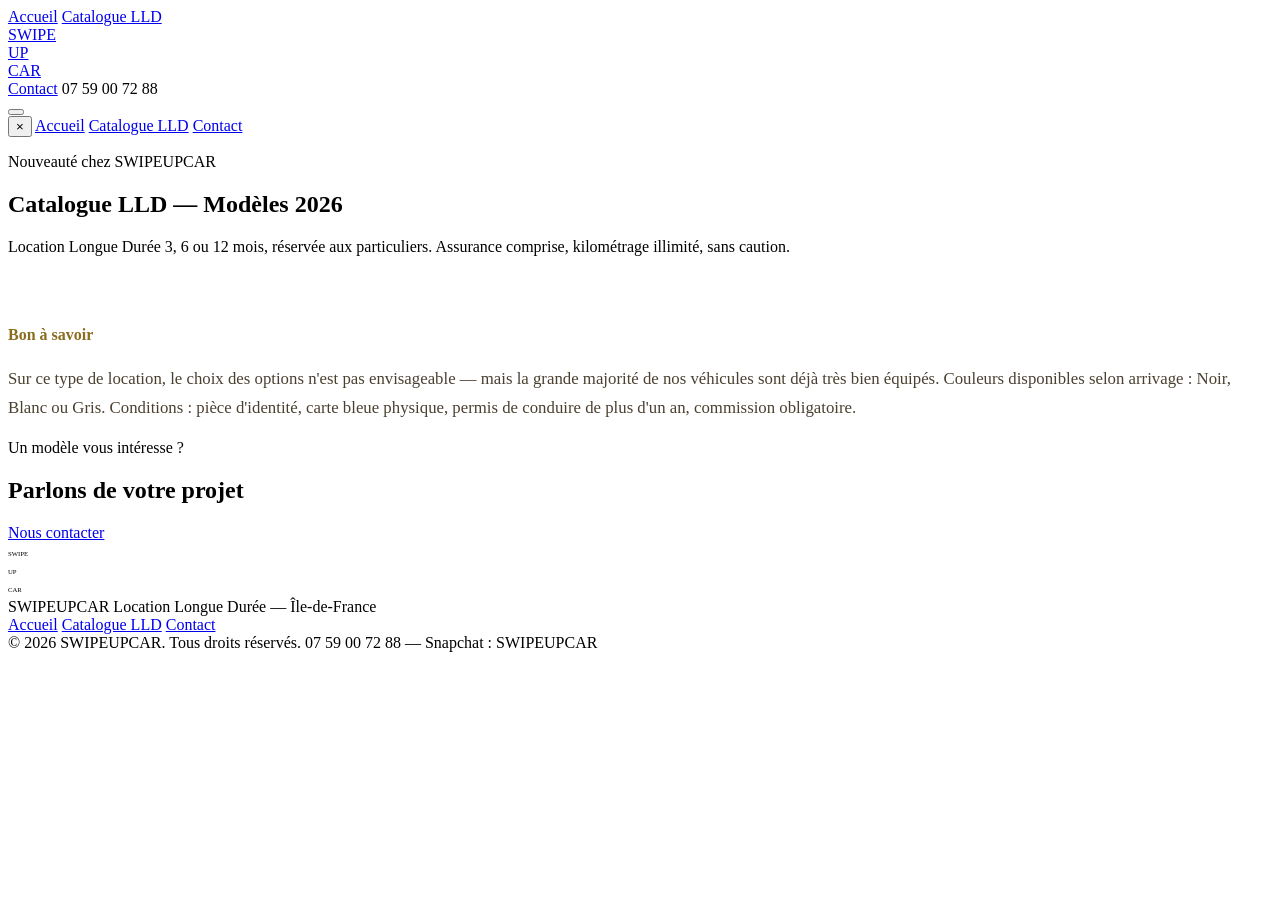
==== catalogue.html @ 3b03ad45 "Site SWIPEUPCAR - Location Longue Duree premium" ====
<!DOCTYPE html>
<html lang="fr">
<head>
<meta charset="UTF-8">
<meta name="viewport" content="width=device-width, initial-scale=1.0">
<title>Catalogue LLD 2026 — Audi, BMW, Mercedes, Volkswagen | SWIPEUPCAR</title>
<meta name="description" content="Découvrez notre catalogue de véhicules 2026 disponibles en Location Longue Durée : Audi Q3, A5, Q2, A1, BMW X2, Série 1, Mercedes Classe A, Volkswagen T-Roc, T-Cross, Golf 8, Polo. Assurance comprise, sans caution.">
<meta name="keywords" content="Location Audi, Location BMW, Location Mercedes, Location Volkswagen, LLD particulier, Location Longue Durée, voiture sans caution, SWIPEUPCAR">
<meta name="robots" content="index, follow">
<link rel="canonical" href="https://www.swipeupcar.fr/catalogue.html">
<link rel="preconnect" href="https://fonts.googleapis.com">
<link rel="preconnect" href="https://fonts.gstatic.com" crossorigin>
<link href="https://fonts.googleapis.com/css2?family=Montserrat:wght@500;600;700;800&family=Cormorant+Garamond:ital,wght@0,400;0,600;1,500&display=swap" rel="stylesheet">
<link rel="stylesheet" href="assets/css/style.css">
</head>
<body>

<!-- ===================== HEADER ===================== -->
<header class="site-header scrolled">
  <div class="container">
    <div class="nav-side">
      <a href="index.html" class="nav-link">Accueil</a>
      <a href="catalogue.html" class="nav-link active">Catalogue LLD</a>
    </div>

    <a href="index.html" class="logo-badge" aria-label="SWIPEUPCAR - Accueil">
      <span class="logo-text">SWIPE<br>UP<br>CAR</span>
    </a>

    <div class="nav-side right">
      <a href="contact.html" class="nav-link">Contact</a>
      <span class="nav-phone">07 59 00 72 88</span>
    </div>

    <button class="burger" aria-label="Ouvrir le menu"><span></span><span></span><span></span></button>
  </div>
</header>

<nav class="mobile-nav">
  <button class="close-nav" aria-label="Fermer le menu">&times;</button>
  <a href="index.html">Accueil</a>
  <a href="catalogue.html">Catalogue LLD</a>
  <a href="contact.html">Contact</a>
</nav>

<!-- ===================== CATALOGUE COMPLET ===================== -->
<section class="catalogue on-page">
  <div class="container">
    <div class="catalogue-intro reveal">
      <p class="eyebrow">Nouveauté chez SWIPEUPCAR</p>
      <h1 class="section-title">Catalogue LLD — Modèles 2026</h1>
      <p class="section-lead" style="margin-left:auto;margin-right:auto;">Location Longue Durée 3, 6 ou 12 mois, réservée aux particuliers. Assurance comprise, kilométrage illimité, sans caution.</p>
    </div>

    <div class="catalogue-grid" id="catalogue-grid"></div>

    <div class="colors-box reveal" style="margin-top:70px;background:var(--c-beige-light);border-color:rgba(201,162,39,.4);">
      <h4 style="color:#8a6d1f;">Bon à savoir</h4>
      <p style="font-family:var(--font-serif);font-size:1.05rem;color:#4b4030;line-height:1.7;">
        Sur ce type de location, le choix des options n'est pas envisageable — mais la grande majorité de nos véhicules sont déjà très bien équipés.
        Couleurs disponibles selon arrivage : Noir, Blanc ou Gris. Conditions : pièce d'identité, carte bleue physique, permis de conduire de plus d'un an, commission obligatoire.
      </p>
    </div>
  </div>
</section>

<!-- ===================== CTA ===================== -->
<section class="cta-band">
  <div class="container reveal">
    <p class="eyebrow">Un modèle vous intéresse ?</p>
    <h2 class="section-title on-dark">Parlons de votre projet</h2>
    <a href="contact.html" class="btn btn-gold btn-lg">Nous contacter</a>
  </div>
</section>

<!-- ===================== FOOTER ===================== -->
<footer class="site-footer">
  <div class="container footer-inner">
    <div class="footer-top">
      <div class="footer-brand">
        <div class="logo-badge" style="width:56px;height:56px;">
          <span class="logo-text" style="font-size:.42rem;">SWIPE<br>UP<br>CAR</span>
        </div>
        <div>
          <span class="brand-name">SWIPEUPCAR</span>
          <span class="brand-tag">Location Longue Durée — Île-de-France</span>
        </div>
      </div>
      <nav class="footer-nav">
        <a href="index.html">Accueil</a>
        <a href="catalogue.html">Catalogue LLD</a>
        <a href="contact.html">Contact</a>
      </nav>
    </div>
    <div class="footer-bottom">
      <span>&copy; 2026 SWIPEUPCAR. Tous droits réservés.</span>
      <span>07 59 00 72 88 — Snapchat : SWIPEUPCAR</span>
    </div>
  </div>
</footer>

<script src="assets/js/cars-data.js"></script>
<script src="assets/js/main.js"></script>
</body>
</html>
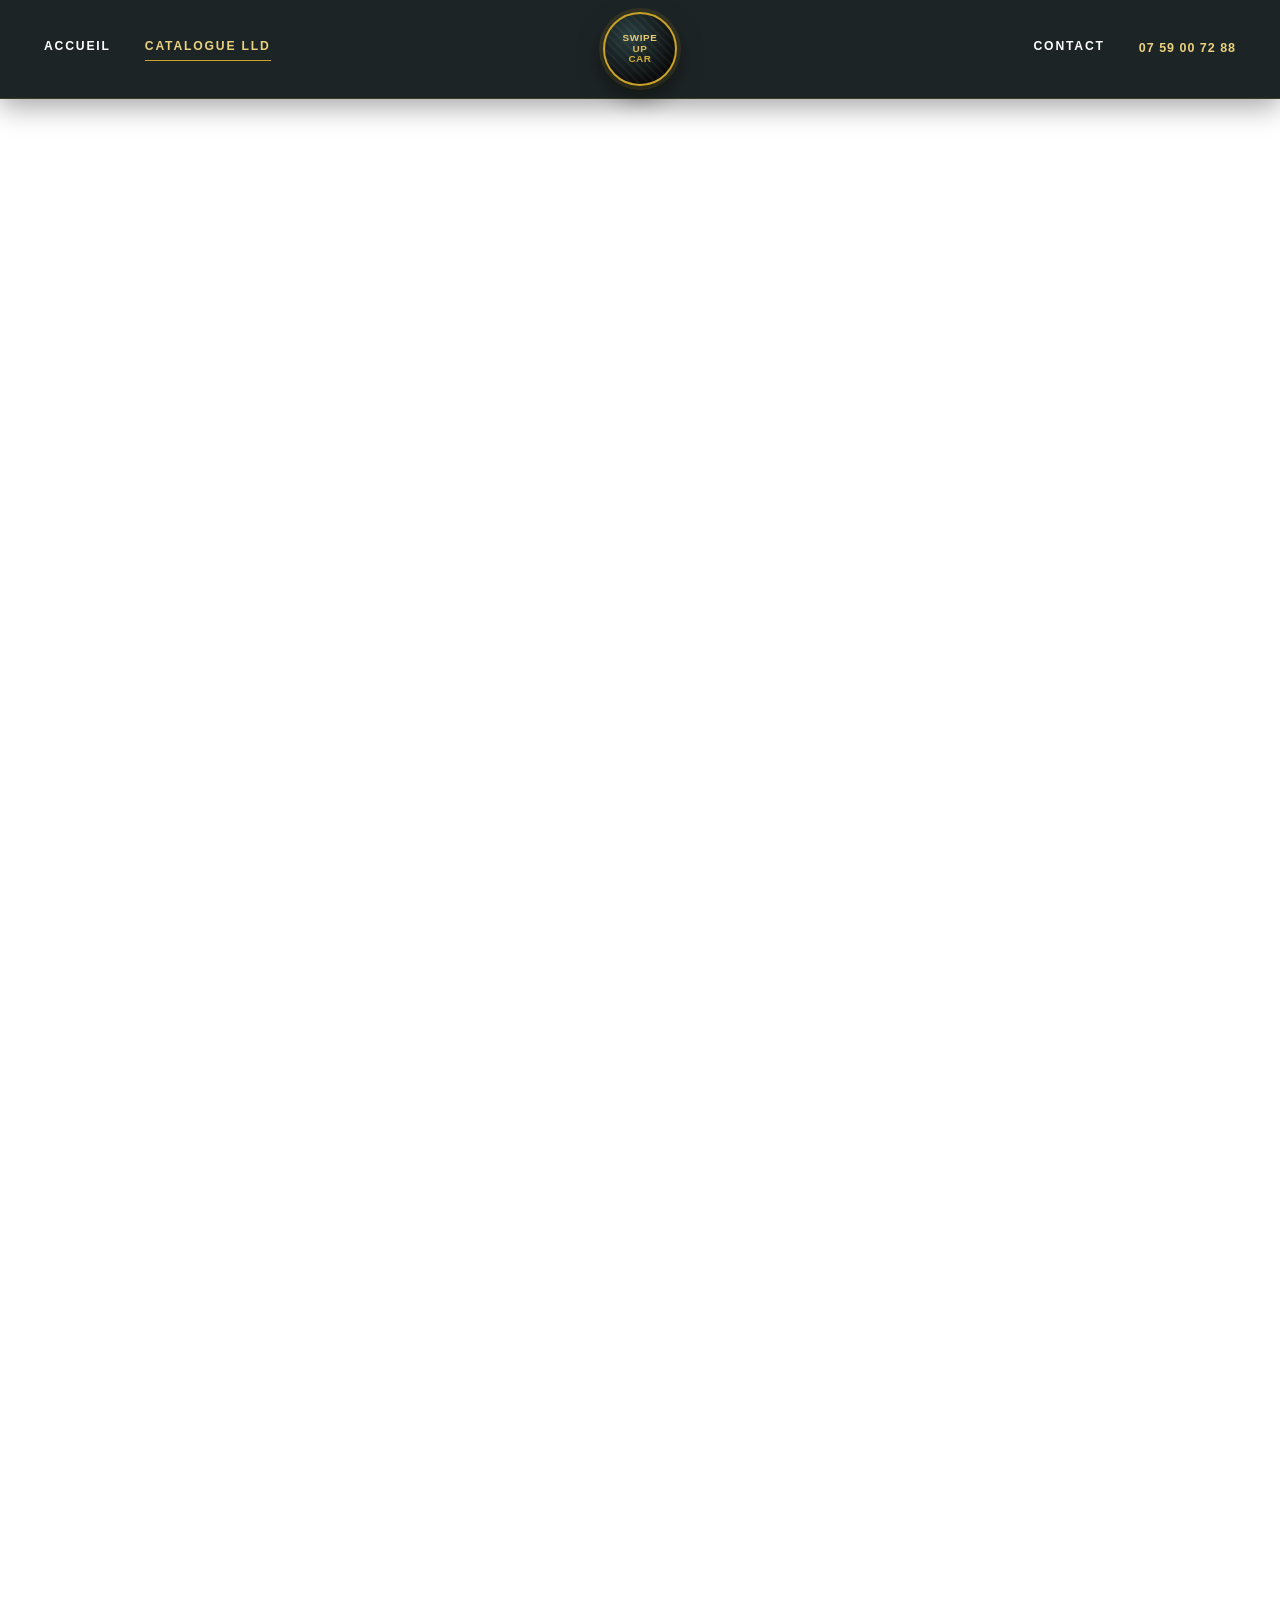
==== commit 903ac226: "catalogue.html" ====
--- a/catalogue.html
+++ b/catalogue.html
@@ -1,21 +1,183 @@
 <!DOCTYPE html>
 <html lang="fr">
 <head>
-<meta charset="UTF-8">
-<meta name="viewport" content="width=device-width, initial-scale=1.0">
-<title>Catalogue LLD 2026 — Audi, BMW, Mercedes, Volkswagen | SWIPEUPCAR</title>
-<meta name="description" content="Découvrez notre catalogue de véhicules 2026 disponibles en Location Longue Durée : Audi Q3, A5, Q2, A1, BMW X2, Série 1, Mercedes Classe A, Volkswagen T-Roc, T-Cross, Golf 8, Polo. Assurance comprise, sans caution.">
-<meta name="keywords" content="Location Audi, Location BMW, Location Mercedes, Location Volkswagen, LLD particulier, Location Longue Durée, voiture sans caution, SWIPEUPCAR">
-<meta name="robots" content="index, follow">
-<link rel="canonical" href="https://www.swipeupcar.fr/catalogue.html">
-<link rel="preconnect" href="https://fonts.googleapis.com">
-<link rel="preconnect" href="https://fonts.gstatic.com" crossorigin>
-<link href="https://fonts.googleapis.com/css2?family=Montserrat:wght@500;600;700;800&family=Cormorant+Garamond:ital,wght@0,400;0,600;1,500&display=swap" rel="stylesheet">
-<link rel="stylesheet" href="assets/css/style.css">
+  <meta charset="UTF-8">
+  <meta name="viewport" content="width=device-width, initial-scale=1.0">
+  <title>Catalogue LLD 2026 — Audi, BMW, Mercedes, Volkswagen | SWIPEUPCAR</title>
+  <meta name="description" content="Découvrez notre catalogue de véhicules 2026 disponibles en Location Longue Durée : Audi Q3, A5, Q2, A1, BMW X2, Série 1, Mercedes Classe A, Volkswagen T-Roc, T-Cross, Golf 8, Polo. Assurance comprise, sans caution.">
+  <meta name="keywords" content="Location Audi, Location BMW, Location Mercedes, Location Volkswagen, LLD particulier, Location Longue Durée, voiture sans caution, SWIPEUPCAR">
+  <meta name="robots" content="index, follow">
+  <link rel="canonical" href="[swipeupcar.fr](https://www.swipeupcar.fr/catalogue.html)">
+  <link rel="preconnect" href="[fonts.googleapis.com](https://fonts.googleapis.com)">
+  <link rel="preconnect" href="[fonts.gstatic.com](https://fonts.gstatic.com)" crossorigin>
+  <link href="[fonts.googleapis.com](https://fonts.googleapis.com/css2?family=Montserrat:wght@500;600;700;800&family=Cormorant+Garamond:ital,wght@0,400;0,600;1,500&display=swap)" rel="stylesheet">
+  <link rel="stylesheet" href="assets/css/style.css">
+
+  <style>
+    .catalogue-grid-custom {
+      display: grid;
+      grid-template-columns: repeat(auto-fit, minmax(270px, 1fr));
+      gap: 28px;
+      margin-top: 50px;
+    }
+
+    .car-card {
+      background: linear-gradient(180deg, #f5efe4 0%, #e6d3b6 100%);
+      border: 1px solid rgba(201, 162, 39, 0.35);
+      border-radius: 22px;
+      overflow: hidden;
+      box-shadow: 0 18px 45px rgba(0, 0, 0, 0.14);
+      transition: transform .25s ease, box-shadow .25s ease;
+      position: relative;
+    }
+
+    .car-card:hover {
+      transform: translateY(-6px);
+      box-shadow: 0 24px 55px rgba(0, 0, 0, 0.18);
+    }
+
+    .car-card-top {
+      background:
+        radial-gradient(circle at top left, rgba(201,162,39,.18), transparent 35%),
+        linear-gradient(145deg, #223138 0%, #17242b 100%);
+      padding: 18px 18px 8px;
+      min-height: 250px;
+      display: flex;
+      align-items: center;
+      justify-content: center;
+    }
+
+    .car-card-top img {
+      width: 100%;
+      max-width: 280px;
+      max-height: 200px;
+      object-fit: contain;
+      display: block;
+      filter: drop-shadow(0 16px 22px rgba(0,0,0,.35));
+    }
+
+    .car-card-body {
+      padding: 22px 20px 20px;
+    }
+
+    .car-brand {
+      font-size: .82rem;
+      text-transform: uppercase;
+      letter-spacing: .18em;
+      color: #8a6d1f;
+      font-weight: 800;
+      margin-bottom: 8px;
+    }
+
+    .car-title {
+      font-size: 1.45rem;
+      line-height: 1.15;
+      margin: 0 0 14px;
+      color: #1b2730;
+      font-weight: 800;
+    }
+
+    .car-price {
+      display: inline-block;
+      background: #1b2730;
+      color: #fff;
+      font-weight: 800;
+      font-size: 1.05rem;
+      padding: 10px 14px;
+      border-radius: 12px;
+      margin-bottom: 18px;
+      box-shadow: inset 0 0 0 1px rgba(255,255,255,.06);
+    }
+
+    .car-specs {
+      display: grid;
+      grid-template-columns: 1fr 1fr;
+      gap: 10px;
+      margin-bottom: 18px;
+    }
+
+    .car-spec {
+      background: rgba(255,255,255,.55);
+      border: 1px solid rgba(27,39,48,.08);
+      border-radius: 12px;
+      padding: 10px 12px;
+    }
+
+    .car-spec span {
+      display: block;
+    }
+
+    .car-spec-label {
+      font-size: .72rem;
+      text-transform: uppercase;
+      letter-spacing: .08em;
+      color: #7a6c55;
+      margin-bottom: 4px;
+      font-weight: 700;
+    }
+
+    .car-spec-value {
+      font-size: .96rem;
+      font-weight: 700;
+      color: #1f2c34;
+    }
+
+    .car-infos {
+      list-style: none;
+      padding: 0;
+      margin: 0 0 20px;
+      display: grid;
+      gap: 8px;
+    }
+
+    .car-infos li {
+      font-size: .95rem;
+      color: #3c3328;
+      padding-left: 18px;
+      position: relative;
+    }
+
+    .car-infos li::before {
+      content: "";
+      width: 8px;
+      height: 8px;
+      border-radius: 50%;
+      background: #c9a227;
+      position: absolute;
+      left: 0;
+      top: 8px;
+    }
+
+    .car-badge {
+      display: inline-flex;
+      align-items: center;
+      justify-content: center;
+      background: rgba(201,162,39,.16);
+      color: #7d6318;
+      border: 1px solid rgba(201,162,39,.35);
+      border-radius: 999px;
+      padding: 8px 12px;
+      font-size: .82rem;
+      font-weight: 700;
+    }
+
+    @media (max-width: 640px) {
+      .car-card-top {
+        min-height: 210px;
+      }
+
+      .car-title {
+        font-size: 1.25rem;
+      }
+
+      .car-specs {
+        grid-template-columns: 1fr;
+      }
+    }
+  </style>
 </head>
 <body>
 
-<!-- ===================== HEADER ===================== -->
 <header class="site-header scrolled">
   <div class="container">
     <div class="nav-side">
@@ -43,63 +205,246 @@
   <a href="contact.html">Contact</a>
 </nav>
 
-<!-- ===================== CATALOGUE COMPLET ===================== -->
 <section class="catalogue on-page">
   <div class="container">
     <div class="catalogue-intro reveal">
       <p class="eyebrow">Nouveauté chez SWIPEUPCAR</p>
       <h1 class="section-title">Catalogue LLD — Modèles 2026</h1>
-      <p class="section-lead" style="margin-left:auto;margin-right:auto;">Location Longue Durée 3, 6 ou 12 mois, réservée aux particuliers. Assurance comprise, kilométrage illimité, sans caution.</p>
-    </div>
-
-    <div class="catalogue-grid" id="catalogue-grid"></div>
-
-    <div class="colors-box reveal" style="margin-top:70px;background:var(--c-beige-light);border-color:rgba(201,162,39,.4);">
-      <h4 style="color:#8a6d1f;">Bon à savoir</h4>
-      <p style="font-family:var(--font-serif);font-size:1.05rem;color:#4b4030;line-height:1.7;">
-        Sur ce type de location, le choix des options n'est pas envisageable — mais la grande majorité de nos véhicules sont déjà très bien équipés.
-        Couleurs disponibles selon arrivage : Noir, Blanc ou Gris. Conditions : pièce d'identité, carte bleue physique, permis de conduire de plus d'un an, commission obligatoire.
+      <p class="section-lead" style="margin-left:auto;margin-right:auto;">
+        Location Longue Durée 3, 6 ou 12 mois, réservée aux particuliers. Assurance comprise, kilométrage illimité, sans caution.
       </p>
     </div>
-  </div>
-</section>
-
-<!-- ===================== CTA ===================== -->
-<section class="cta-band">
-  <div class="container reveal">
-    <p class="eyebrow">Un modèle vous intéresse ?</p>
-    <h2 class="section-title on-dark">Parlons de votre projet</h2>
-    <a href="contact.html" class="btn btn-gold btn-lg">Nous contacter</a>
-  </div>
-</section>
-
-<!-- ===================== FOOTER ===================== -->
-<footer class="site-footer">
-  <div class="container footer-inner">
-    <div class="footer-top">
-      <div class="footer-brand">
-        <div class="logo-badge" style="width:56px;height:56px;">
-          <span class="logo-text" style="font-size:.42rem;">SWIPE<br>UP<br>CAR</span>
-        </div>
-        <div>
-          <span class="brand-name">SWIPEUPCAR</span>
-          <span class="brand-tag">Location Longue Durée — Île-de-France</span>
-        </div>
-      </div>
-      <nav class="footer-nav">
-        <a href="index.html">Accueil</a>
-        <a href="catalogue.html">Catalogue LLD</a>
-        <a href="contact.html">Contact</a>
-      </nav>
-    </div>
-    <div class="footer-bottom">
-      <span>&copy; 2026 SWIPEUPCAR. Tous droits réservés.</span>
-      <span>07 59 00 72 88 — Snapchat : SWIPEUPCAR</span>
-    </div>
-  </div>
-</footer>
-
-<script src="assets/js/cars-data.js"></script>
-<script src="assets/js/main.js"></script>
-</body>
-</html>
+
+    <div class="catalogue-grid-custom">
+
+      <article class="car-card reveal">
+        <div class="car-card-top">
+          <img src="assets/img/cars/audi-q3.png" alt="Audi Q3 2026 noir">
+        </div>
+        <div class="car-card-body">
+          <p class="car-brand">Audi</p>
+          <h2 class="car-title">Q3</h2>
+          <div class="car-price">1159 € / mois</div>
+          <div class="car-specs">
+            <div class="car-spec"><span class="car-spec-label">Année</span><span class="car-spec-value">2026</span></div>
+            <div class="car-spec"><span class="car-spec-label">Durée</span><span class="car-spec-value">3 / 6 / 12 mois</span></div>
+          </div>
+          <ul class="car-infos">
+            <li>LLD pour particuliers</li>
+            <li>Assurance comprise</li>
+            <li>Kilométrage illimité</li>
+            <li>Sans caution</li>
+          </ul>
+          <span class="car-badge">Disponible selon arrivage</span>
+        </div>
+      </article>
+
+      <article class="car-card reveal">
+        <div class="car-card-top">
+          <img src="assets/img/cars/audi-a5.png" alt="Audi A5 2026 noir">
+        </div>
+        <div class="car-card-body">
+          <p class="car-brand">Audi</p>
+          <h2 class="car-title">A5</h2>
+          <div class="car-price">1169 € / mois</div>
+          <div class="car-specs">
+            <div class="car-spec"><span class="car-spec-label">Année</span><span class="car-spec-value">2026</span></div>
+            <div class="car-spec"><span class="car-spec-label">Durée</span><span class="car-spec-value">3 / 6 / 12 mois</span></div>
+          </div>
+          <ul class="car-infos">
+            <li>LLD pour particuliers</li>
+            <li>Assurance comprise</li>
+            <li>Kilométrage illimité</li>
+            <li>Sans caution</li>
+          </ul>
+          <span class="car-badge">Disponible selon arrivage</span>
+        </div>
+      </article>
+
+      <article class="car-card reveal">
+        <div class="car-card-top">
+          <img src="assets/img/cars/audi-q2.png" alt="Audi Q2 2026 noir">
+        </div>
+        <div class="car-card-body">
+          <p class="car-brand">Audi</p>
+          <h2 class="car-title">Q2</h2>
+          <div class="car-price">839 € / mois</div>
+          <div class="car-specs">
+            <div class="car-spec"><span class="car-spec-label">Année</span><span class="car-spec-value">2026</span></div>
+            <div class="car-spec"><span class="car-spec-label">Durée</span><span class="car-spec-value">3 / 6 / 12 mois</span></div>
+          </div>
+          <ul class="car-infos">
+            <li>LLD pour particuliers</li>
+            <li>Assurance comprise</li>
+            <li>Kilométrage illimité</li>
+            <li>Sans caution</li>
+          </ul>
+          <span class="car-badge">Disponible selon arrivage</span>
+        </div>
+      </article>
+
+      <article class="car-card reveal">
+        <div class="car-card-top">
+          <img src="assets/img/cars/audi-a1.png" alt="Audi A1 2026 noir">
+        </div>
+        <div class="car-card-body">
+          <p class="car-brand">Audi</p>
+          <h2 class="car-title">A1</h2>
+          <div class="car-price">699 € / mois</div>
+          <div class="car-specs">
+            <div class="car-spec"><span class="car-spec-label">Année</span><span class="car-spec-value">2026</span></div>
+            <div class="car-spec"><span class="car-spec-label">Durée</span><span class="car-spec-value">3 / 6 / 12 mois</span></div>
+          </div>
+          <ul class="car-infos">
+            <li>LLD pour particuliers</li>
+            <li>Assurance comprise</li>
+            <li>Kilométrage illimité</li>
+            <li>Sans caution</li>
+          </ul>
+          <span class="car-badge">Disponible selon arrivage</span>
+        </div>
+      </article>
+
+      <article class="car-card reveal">
+        <div class="car-card-top">
+          <img src="assets/img/cars/volkswagen-t-roc.png" alt="Volkswagen T-Roc 2026 noir">
+        </div>
+        <div class="car-card-body">
+          <p class="car-brand">Volkswagen</p>
+          <h2 class="car-title">T-Roc</h2>
+          <div class="car-price">799 € / mois</div>
+          <div class="car-specs">
+            <div class="car-spec"><span class="car-spec-label">Année</span><span class="car-spec-value">2026</span></div>
+            <div class="car-spec"><span class="car-spec-label">Durée</span><span class="car-spec-value">3 / 6 / 12 mois</span></div>
+          </div>
+          <ul class="car-infos">
+            <li>LLD pour particuliers</li>
+            <li>Assurance comprise</li>
+            <li>Kilométrage illimité</li>
+            <li>Sans caution</li>
+          </ul>
+          <span class="car-badge">Disponible selon arrivage</span>
+        </div>
+      </article>
+
+      <article class="car-card reveal">
+        <div class="car-card-top">
+          <img src="assets/img/cars/volkswagen-t-cross.png" alt="Volkswagen T-Cross 2026 noir">
+        </div>
+        <div class="car-card-body">
+          <p class="car-brand">Volkswagen</p>
+          <h2 class="car-title">T-Cross</h2>
+          <div class="car-price">659 € / mois</div>
+          <div class="car-specs">
+            <div class="car-spec"><span class="car-spec-label">Année</span><span class="car-spec-value">2026</span></div>
+            <div class="car-spec"><span class="car-spec-label">Durée</span><span class="car-spec-value">3 / 6 / 12 mois</span></div>
+          </div>
+          <ul class="car-infos">
+            <li>LLD pour particuliers</li>
+            <li>Assurance comprise</li>
+            <li>Kilométrage illimité</li>
+            <li>Sans caution</li>
+          </ul>
+          <span class="car-badge">Disponible selon arrivage</span>
+        </div>
+      </article>
+
+      <article class="car-card reveal">
+        <div class="car-card-top">
+          <img src="assets/img/cars/volkswagen-golf-8.png" alt="Volkswagen Golf 8 2026 noir">
+        </div>
+        <div class="car-card-body">
+          <p class="car-brand">Volkswagen</p>
+          <h2 class="car-title">Golf 8</h2>
+          <div class="car-price">749 € / mois</div>
+          <div class="car-specs">
+            <div class="car-spec"><span class="car-spec-label">Année</span><span class="car-spec-value">2026</span></div>
+            <div class="car-spec"><span class="car-spec-label">Durée</span><span class="car-spec-value">3 / 6 / 12 mois</span></div>
+          </div>
+          <ul class="car-infos">
+            <li>LLD pour particuliers</li>
+            <li>Assurance comprise</li>
+            <li>Kilométrage illimité</li>
+            <li>Sans caution</li>
+          </ul>
+          <span class="car-badge">Disponible selon arrivage</span>
+        </div>
+      </article>
+
+      <article class="car-card reveal">
+        <div class="car-card-top">
+          <img src="assets/img/cars/volkswagen-polo.png" alt="Volkswagen Polo 2026 noir">
+        </div>
+        <div class="car-card-body">
+          <p class="car-brand">Volkswagen</p>
+          <h2 class="car-title">Polo</h2>
+          <div class="car-price">639 € / mois</div>
+          <div class="car-specs">
+            <div class="car-spec"><span class="car-spec-label">Année</span><span class="car-spec-value">2026</span></div>
+            <div class="car-spec"><span class="car-spec-label">Durée</span><span class="car-spec-value">3 / 6 / 12 mois</span></div>
+          </div>
+          <ul class="car-infos">
+            <li>LLD pour particuliers</li>
+            <li>Assurance comprise</li>
+            <li>Kilométrage illimité</li>
+            <li>Sans caution</li>
+          </ul>
+          <span class="car-badge">Disponible selon arrivage</span>
+        </div>
+      </article>
+
+      <article class="car-card reveal">
+        <div class="car-card-top">
+          <img src="assets/img/cars/bmw-x2.png" alt="BMW X2 2026 noir">
+        </div>
+        <div class="car-card-body">
+          <p class="car-brand">BMW</p>
+          <h2 class="car-title">X2</h2>
+          <div class="car-price">1169 € / mois</div>
+          <div class="car-specs">
+            <div class="car-spec"><span class="car-spec-label">Année</span><span class="car-spec-value">2026</span></div>
+            <div class="car-spec"><span class="car-spec-label">Durée</span><span class="car-spec-value">3 / 6 / 12 mois</span></div>
+          </div>
+          <ul class="car-infos">
+            <li>LLD pour particuliers</li>
+            <li>Assurance comprise</li>
+            <li>Kilométrage illimité</li>
+            <li>Sans caution</li>
+          </ul>
+          <span class="car-badge">Disponible selon arrivage</span>
+        </div>
+      </article>
+
+      <article class="car-card reveal">
+        <div class="car-card-top">
+          <img src="assets/img/cars/bmw-serie-1.png" alt="BMW Série 1 2026 noir">
+        </div>
+        <div class="car-card-body">
+          <p class="car-brand">BMW</p>
+          <h2 class="car-title">Série 1</h2>
+          <div class="car-price">829 € / mois</div>
+          <div class="car-specs">
+            <div class="car-spec"><span class="car-spec-label">Année</span><span class="car-spec-value">2026</span></div>
+            <div class="car-spec"><span class="car-spec-label">Durée</span><span class="car-spec-value">3 / 6 / 12 mois</span></div>
+          </div>
+          <ul class="car-infos">
+            <li>LLD pour particuliers</li>
+            <li>Assurance comprise</li>
+            <li>Kilométrage illimité</li>
+            <li>Sans caution</li>
+          </ul>
+          <span class="car-badge">Disponible selon arrivage</span>
+        </div>
+      </article>
+
+      <article class="car-card reveal">
+        <div class="car-card-top">
+          <img src="assets/img/cars/mercedes-classe-a.png" alt="Mercedes Classe A 2026 noir">
+        </div>
+        <div class="car-card-body">
+          <p class="car-brand">Mercedes</p>
+          <h2 class="car-title">Classe A</h2>
+          <div class="car-price">839 € / mois</div>
+          <div class="car-specs">
+            <div class="car-spec"><span class="car-spec-label">Année</span><span class="car-spec-value">2026</span></div>
+            <div class="car-spec"><span class="car-spec-label">Durée</
--- a/assets/css/style.css
+++ b/assets/css/style.css
@@ -0,0 +1,566 @@
+/* =========================================================
+   SWIPEUPCAR — Feuille de style principale
+   Location Longue Durée premium — charte : anthracite, champagne, or, carbone, blanc
+   ========================================================= */
+
+:root{
+  --c-dark:#14282B;
+  --c-dark-2:#0B1A1C;
+  --c-black:#0A0A0A;
+  --c-gold:#C9A227;
+  --c-gold-light:#EBD27F;
+  --c-beige:#D9C7A6;
+  --c-beige-light:#F3ECDD;
+  --c-white:#FFFFFF;
+  --c-grey:#B7C2C1;
+  --font-head:'Montserrat',sans-serif;
+  --font-serif:'Cormorant Garamond',serif;
+  --ease:.5s cubic-bezier(.25,.8,.25,1);
+  --radius:6px;
+  --shadow-soft:0 20px 45px rgba(0,0,0,.35);
+  --shadow-gold:0 10px 30px rgba(201,162,39,.25);
+}
+
+*,*::before,*::after{box-sizing:border-box;margin:0;padding:0;}
+html{scroll-behavior:smooth;}
+body{
+  font-family:var(--font-head);
+  background:var(--c-white);
+  color:var(--c-dark-2);
+  line-height:1.6;
+  overflow-x:hidden;
+  -webkit-font-smoothing:antialiased;
+}
+img{max-width:100%;display:block;}
+a{text-decoration:none;color:inherit;}
+ul{list-style:none;}
+button{font-family:inherit;cursor:pointer;border:none;background:none;}
+
+.container{
+  width:100%;
+  max-width:1240px;
+  margin:0 auto;
+  padding:0 24px;
+}
+
+/* ---------- Textures ---------- */
+.carbon-bg{
+  background-color:var(--c-black);
+  background-image:
+    repeating-linear-gradient(45deg, rgba(255,255,255,.025) 0 2px, transparent 2px 6px),
+    repeating-linear-gradient(-45deg, rgba(255,255,255,.02) 0 2px, transparent 2px 6px),
+    linear-gradient(180deg, var(--c-dark) 0%, var(--c-black) 100%);
+}
+.carbon-line{
+  height:3px;
+  background:linear-gradient(90deg, transparent, var(--c-gold), transparent);
+}
+
+/* ---------- Typography helpers ---------- */
+.eyebrow{
+  font-family:var(--font-head);
+  font-size:.78rem;
+  letter-spacing:.28em;
+  text-transform:uppercase;
+  color:var(--c-gold);
+  font-weight:600;
+}
+.section-title{
+  font-family:var(--font-head);
+  font-weight:800;
+  text-transform:uppercase;
+  letter-spacing:.12em;
+  font-size:clamp(1.8rem,3.2vw,2.6rem);
+  color:var(--c-dark-2);
+  margin-top:10px;
+}
+.section-title.on-dark{color:var(--c-white);}
+.section-lead{
+  font-family:var(--font-serif);
+  font-size:1.2rem;
+  color:#4b5a59;
+  max-width:640px;
+  margin-top:16px;
+}
+.section-lead.on-dark{color:var(--c-grey);}
+.section-head{margin-bottom:56px;}
+.section-head.center{text-align:center;margin-left:auto;margin-right:auto;}
+.section-head.center .section-lead{margin-left:auto;margin-right:auto;}
+
+section{padding:100px 0;position:relative;}
+
+/* ---------- Buttons ---------- */
+.btn{
+  display:inline-flex;
+  align-items:center;
+  justify-content:center;
+  gap:10px;
+  padding:17px 40px;
+  font-size:.82rem;
+  font-weight:700;
+  letter-spacing:.16em;
+  text-transform:uppercase;
+  border-radius:2px;
+  transition:transform var(--ease), box-shadow var(--ease), background var(--ease), color var(--ease);
+  white-space:nowrap;
+}
+.btn-gold{
+  background:linear-gradient(135deg,var(--c-gold-light),var(--c-gold));
+  color:var(--c-black);
+  box-shadow:var(--shadow-gold);
+}
+.btn-gold:hover{transform:translateY(-3px);box-shadow:0 16px 36px rgba(201,162,39,.4);}
+.btn-outline{
+  border:1px solid rgba(255,255,255,.5);
+  color:var(--c-white);
+  background:rgba(255,255,255,.03);
+}
+.btn-outline:hover{background:var(--c-white);color:var(--c-black);transform:translateY(-3px);}
+.btn-dark{
+  background:var(--c-dark-2);
+  color:var(--c-white);
+}
+.btn-dark:hover{background:var(--c-black);transform:translateY(-3px);}
+.btn-block{width:100%;}
+.btn-lg{padding:24px 30px;font-size:.95rem;}
+
+/* ---------- Header ---------- */
+.site-header{
+  position:fixed;
+  top:0;left:0;right:0;
+  z-index:1000;
+  padding:22px 0;
+  transition:background var(--ease), padding var(--ease), box-shadow var(--ease);
+  background:linear-gradient(180deg, rgba(10,10,10,.55), transparent);
+}
+.site-header.scrolled{
+  background:rgba(10,18,19,.92);
+  backdrop-filter:blur(10px);
+  padding:12px 0;
+  box-shadow:0 8px 26px rgba(0,0,0,.35);
+  border-bottom:1px solid rgba(201,162,39,.18);
+}
+.site-header .container{
+  display:flex;
+  align-items:center;
+  justify-content:space-between;
+  gap:20px;
+}
+.nav-side{
+  flex:1;
+  display:flex;
+  gap:34px;
+  align-items:center;
+}
+.nav-side.right{justify-content:flex-end;}
+.nav-link{
+  font-size:.76rem;
+  font-weight:600;
+  letter-spacing:.15em;
+  text-transform:uppercase;
+  color:var(--c-white);
+  position:relative;
+  padding-bottom:4px;
+}
+.nav-link::after{
+  content:"";
+  position:absolute;left:0;bottom:0;
+  width:0;height:1px;
+  background:var(--c-gold);
+  transition:width var(--ease);
+}
+.nav-link:hover::after,.nav-link.active::after{width:100%;}
+.nav-link.active{color:var(--c-gold-light);}
+.nav-phone{
+  display:flex;align-items:center;gap:8px;
+  color:var(--c-gold-light);font-size:.78rem;letter-spacing:.08em;font-weight:600;
+}
+
+/* Logo badge */
+.logo-badge{
+  width:74px;height:74px;
+  border-radius:50%;
+  border:2px solid var(--c-gold);
+  background:
+    repeating-linear-gradient(45deg, rgba(255,255,255,.04) 0 2px, transparent 2px 6px),
+    radial-gradient(circle at 35% 30%, #2a3f41, var(--c-black) 75%);
+  display:flex;align-items:center;justify-content:center;
+  flex-direction:column;
+  box-shadow:0 0 0 4px rgba(201,162,39,.12), 0 10px 24px rgba(0,0,0,.5);
+  transition:transform var(--ease);
+  flex-shrink:0;
+}
+.logo-badge:hover{transform:scale(1.05) rotate(2deg);}
+.logo-badge .logo-text{
+  font-family:var(--font-head);
+  font-weight:800;
+  font-size:.62rem;
+  letter-spacing:.06em;
+  line-height:1.05;
+  text-align:center;
+  background:linear-gradient(180deg,var(--c-gold-light),var(--c-gold));
+  -webkit-background-clip:text;
+  background-clip:text;
+  color:transparent;
+}
+.logo-badge .logo-swoosh{width:34px;height:6px;margin-top:3px;opacity:.9;}
+
+.burger{
+  display:none;
+  width:26px;height:20px;
+  position:relative;
+  flex-direction:column;
+  justify-content:space-between;
+}
+.burger span{display:block;height:2px;width:100%;background:var(--c-white);transition:var(--ease);}
+
+/* Mobile nav panel */
+.mobile-nav{
+  position:fixed;inset:0;
+  background:var(--c-dark-2);
+  z-index:1100;
+  display:flex;flex-direction:column;
+  align-items:center;justify-content:center;
+  gap:30px;
+  transform:translateY(-100%);
+  transition:transform .5s cubic-bezier(.7,0,.3,1);
+}
+.mobile-nav.open{transform:translateY(0);}
+.mobile-nav a{
+  font-size:1.1rem;letter-spacing:.2em;text-transform:uppercase;color:var(--c-white);font-weight:700;
+}
+.mobile-nav .close-nav{position:absolute;top:26px;right:26px;color:var(--c-white);font-size:1.6rem;}
+
+/* ---------- Hero ---------- */
+.hero{
+  min-height:100vh;
+  display:flex;
+  align-items:center;
+  position:relative;
+  color:var(--c-white);
+  background:
+    linear-gradient(180deg, rgba(8,14,15,.55) 0%, rgba(8,14,15,.75) 55%, var(--c-black) 100%),
+    radial-gradient(ellipse at 70% 20%, rgba(201,162,39,.12), transparent 60%),
+    linear-gradient(120deg, #182f31 0%, #0c1618 55%, #0a0a0a 100%);
+  overflow:hidden;
+}
+.hero::before{
+  content:"";
+  position:absolute;inset:0;
+  background-image:repeating-linear-gradient(45deg, rgba(255,255,255,.02) 0 2px, transparent 2px 8px);
+  pointer-events:none;
+}
+.hero-car-art{
+  position:absolute;
+  right:-6%;
+  bottom:0;
+  width:min(62vw,900px);
+  opacity:.9;
+  filter:drop-shadow(0 30px 40px rgba(0,0,0,.6));
+  animation:floatCar 7s ease-in-out infinite;
+}
+@keyframes floatCar{0%,100%{transform:translateY(0);}50%{transform:translateY(-14px);}}
+.hero-content{position:relative;z-index:2;max-width:680px;padding-top:90px;}
+.hero-logo{width:120px;height:120px;margin-bottom:34px;}
+.hero .eyebrow{display:flex;align-items:center;gap:14px;}
+.hero .eyebrow::before{content:"";width:40px;height:1px;background:var(--c-gold);}
+.hero h1{
+  font-family:var(--font-head);
+  font-weight:800;
+  font-size:clamp(2.4rem,6vw,4.4rem);
+  letter-spacing:.05em;
+  line-height:1.05;
+  margin:22px 0 26px;
+  text-transform:uppercase;
+}
+.hero h1 span{color:var(--c-gold-light);}
+.hero p.lead{
+  font-family:var(--font-serif);
+  font-size:1.35rem;
+  color:var(--c-grey);
+  max-width:560px;
+  margin-bottom:44px;
+}
+.hero-actions{display:flex;flex-wrap:wrap;gap:18px;}
+.hero-scroll{
+  position:absolute;bottom:34px;left:24px;z-index:2;
+  display:flex;align-items:center;gap:12px;
+  color:var(--c-grey);font-size:.72rem;letter-spacing:.2em;text-transform:uppercase;
+}
+.hero-scroll .line{width:1px;height:38px;background:linear-gradient(180deg,var(--c-gold),transparent);animation:scrollLine 2s ease-in-out infinite;}
+@keyframes scrollLine{0%{opacity:.2;}50%{opacity:1;}100%{opacity:.2;}}
+
+/* ---------- Reveal animation ---------- */
+.reveal{opacity:0;transform:translateY(34px);transition:opacity .8s var(--ease), transform .8s var(--ease);}
+.reveal.visible{opacity:1;transform:translateY(0);}
+.reveal-delay-1{transition-delay:.1s;}
+.reveal-delay-2{transition-delay:.2s;}
+.reveal-delay-3{transition-delay:.3s;}
+.reveal-delay-4{transition-delay:.4s;}
+.reveal-delay-5{transition-delay:.5s;}
+.reveal-delay-6{transition-delay:.6s;}
+
+/* ---------- Avantages ---------- */
+.avantages{background:var(--c-white);}
+.avantages-grid{
+  display:grid;
+  grid-template-columns:repeat(3,1fr);
+  gap:26px;
+}
+.avantage-card{
+  background:var(--c-white);
+  border:1px solid #e7e2d6;
+  border-radius:var(--radius);
+  padding:40px 32px;
+  transition:transform var(--ease), box-shadow var(--ease), border-color var(--ease);
+  position:relative;
+  overflow:hidden;
+}
+.avantage-card::before{
+  content:"";
+  position:absolute;top:0;left:0;right:0;height:3px;
+  background:linear-gradient(90deg,var(--c-gold),var(--c-beige));
+  transform:scaleX(0);transform-origin:left;
+  transition:transform var(--ease);
+}
+.avantage-card:hover{transform:translateY(-8px);box-shadow:var(--shadow-soft);border-color:var(--c-gold);}
+.avantage-card:hover::before{transform:scaleX(1);}
+.avantage-icon{
+  width:56px;height:56px;
+  border-radius:50%;
+  background:linear-gradient(135deg,var(--c-dark),var(--c-black));
+  display:flex;align-items:center;justify-content:center;
+  margin-bottom:24px;
+  color:var(--c-gold-light);
+}
+.avantage-icon svg{width:26px;height:26px;stroke:var(--c-gold-light);}
+.avantage-card h3{
+  font-family:var(--font-head);
+  font-weight:700;
+  text-transform:uppercase;
+  letter-spacing:.08em;
+  font-size:1rem;
+  margin-bottom:10px;
+  color:var(--c-dark-2);
+}
+.avantage-card p{color:#5c6a69;font-size:.95rem;}
+
+/* ---------- Catalogue ---------- */
+.catalogue{background:var(--c-beige-light);}
+.catalogue.on-page{background:var(--c-white);padding-top:170px;}
+.catalogue-intro{text-align:center;max-width:720px;margin:0 auto 60px;}
+.catalogue-grid{
+  display:grid;
+  grid-template-columns:repeat(auto-fit,minmax(280px,1fr));
+  gap:30px;
+}
+.car-card{
+  background:var(--c-white);
+  border-radius:var(--radius);
+  overflow:hidden;
+  box-shadow:0 8px 24px rgba(20,40,43,.08);
+  transition:transform var(--ease), box-shadow var(--ease);
+  display:flex;flex-direction:column;
+  border:1px solid #ece5d3;
+}
+.car-card:hover{transform:translateY(-10px);box-shadow:0 26px 50px rgba(20,40,43,.18);}
+.car-photo{
+  position:relative;
+  aspect-ratio:4/3;
+  background:radial-gradient(ellipse at 50% 40%, #f4f1e9 0%, #e4ded0 65%, #d8d0bd 100%);
+  display:flex;align-items:center;justify-content:center;
+  padding:20px;
+  overflow:hidden;
+}
+.car-photo::after{
+  content:"";
+  position:absolute;left:8%;right:8%;bottom:14%;height:10px;
+  background:radial-gradient(ellipse at center, rgba(0,0,0,.22), transparent 70%);
+  filter:blur(2px);
+}
+.car-photo svg{width:78%;position:relative;z-index:1;filter:drop-shadow(0 8px 10px rgba(0,0,0,.25));}
+.car-badge-year{
+  position:absolute;top:14px;left:14px;
+  background:var(--c-dark-2);color:var(--c-gold-light);
+  font-size:.65rem;letter-spacing:.12em;font-weight:700;
+  padding:6px 12px;border-radius:2px;text-transform:uppercase;z-index:2;
+}
+.car-body{padding:24px 26px 28px;display:flex;flex-direction:column;gap:8px;flex:1;}
+.car-brand{font-size:.7rem;letter-spacing:.2em;text-transform:uppercase;color:var(--c-gold);font-weight:700;}
+.car-name{font-family:var(--font-head);font-weight:700;font-size:1.15rem;text-transform:uppercase;letter-spacing:.03em;color:var(--c-dark-2);}
+.car-price{
+  font-family:var(--font-serif);
+  font-size:1.5rem;color:var(--c-dark-2);margin-top:6px;
+}
+.car-price span{font-size:.85rem;color:#7a8584;font-family:var(--font-head);letter-spacing:.05em;}
+.car-cta{margin-top:18px;}
+
+/* ---------- Infos section ---------- */
+.infos{background:var(--c-dark-2);color:var(--c-white);position:relative;}
+.infos::before{
+  content:"";position:absolute;inset:0;
+  background-image:repeating-linear-gradient(45deg, rgba(255,255,255,.02) 0 2px, transparent 2px 8px);
+}
+.infos .container{position:relative;z-index:1;}
+.infos-grid{display:grid;grid-template-columns:1.2fr 1fr;gap:60px;align-items:start;}
+.infos-list{margin-top:26px;display:flex;flex-direction:column;gap:18px;}
+.infos-list li{display:flex;gap:14px;color:var(--c-grey);font-size:1rem;}
+.infos-list li b{color:var(--c-white);}
+.colors-box{
+  background:rgba(255,255,255,.03);
+  border:1px solid rgba(201,162,39,.25);
+  border-radius:var(--radius);
+  padding:34px;
+}
+.colors-box h4{font-size:.8rem;letter-spacing:.2em;text-transform:uppercase;color:var(--c-gold-light);margin-bottom:20px;}
+.colors-row{display:flex;gap:24px;}
+.color-chip{display:flex;flex-direction:column;align-items:center;gap:10px;}
+.color-dot{width:44px;height:44px;border-radius:50%;box-shadow:inset 0 0 0 1px rgba(255,255,255,.2), 0 6px 14px rgba(0,0,0,.4);}
+.color-chip span{font-size:.72rem;letter-spacing:.1em;text-transform:uppercase;color:var(--c-grey);}
+
+/* ---------- Accompagnement ---------- */
+.accompagnement{
+  background:linear-gradient(160deg,var(--c-beige-light) 0%, var(--c-beige) 100%);
+  text-align:center;
+}
+.accompagnement .section-head{max-width:760px;}
+.accompagnement-points{
+  display:grid;grid-template-columns:repeat(4,1fr);gap:24px;
+  max-width:980px;margin:44px auto 0;
+}
+.acc-point{
+  background:rgba(255,255,255,.55);
+  border:1px solid rgba(201,162,39,.3);
+  border-radius:var(--radius);
+  padding:30px 20px;
+  font-family:var(--font-serif);
+  font-size:1.05rem;
+  color:var(--c-dark-2);
+  transition:transform var(--ease), background var(--ease);
+}
+.acc-point:hover{transform:translateY(-6px);background:rgba(255,255,255,.85);}
+.acc-note{margin-top:40px;font-family:var(--font-serif);font-size:1.15rem;color:#5a4f3a;max-width:640px;margin-left:auto;margin-right:auto;}
+
+/* ---------- CTA band ---------- */
+.cta-band{
+  background:var(--c-black);
+  color:var(--c-white);
+  text-align:center;
+  padding:90px 0;
+  position:relative;
+}
+.cta-band::before{content:"";position:absolute;inset:0;background-image:repeating-linear-gradient(45deg, rgba(255,255,255,.02) 0 2px, transparent 2px 8px);}
+.cta-band .container{position:relative;z-index:1;}
+.cta-band h2{margin-bottom:24px;}
+.cta-band .btn{margin-top:10px;}
+
+/* ---------- Contact page ---------- */
+.contact-hero{
+  padding:190px 0 90px;
+  background:linear-gradient(160deg,var(--c-dark) 0%, var(--c-black) 100%);
+  color:var(--c-white);
+  text-align:center;
+}
+.contact-methods{
+  display:grid;grid-template-columns:repeat(2,1fr);gap:26px;
+  margin:70px 0 100px;
+}
+.contact-card{
+  border-radius:var(--radius);
+  padding:46px 36px;
+  color:var(--c-white);
+  display:flex;flex-direction:column;align-items:center;text-align:center;gap:16px;
+  transition:transform var(--ease), box-shadow var(--ease);
+  box-shadow:var(--shadow-soft);
+}
+.contact-card:hover{transform:translateY(-8px);}
+.contact-card.whatsapp{background:linear-gradient(135deg,#1FAF5A,#0C7A38);}
+.contact-card.snapchat{background:linear-gradient(135deg,#FFFC00,#E4E100);color:#111;}
+.contact-card .cc-icon{width:64px;height:64px;}
+.contact-card h3{font-family:var(--font-head);font-weight:800;text-transform:uppercase;letter-spacing:.1em;font-size:1.3rem;}
+.contact-card p{opacity:.9;}
+.contact-card .btn{margin-top:10px;background:rgba(255,255,255,.18);color:var(--c-white);backdrop-filter:blur(4px);}
+.contact-card.snapchat .btn{background:rgba(0,0,0,.15);color:#111;}
+
+.contact-grid{display:grid;grid-template-columns:1fr 1fr;gap:70px;align-items:start;}
+.direct-info{display:flex;flex-direction:column;gap:26px;}
+.direct-info-item{display:flex;gap:18px;align-items:flex-start;}
+.direct-info-item .dot{width:44px;height:44px;border-radius:50%;background:var(--c-dark-2);display:flex;align-items:center;justify-content:center;flex-shrink:0;}
+.direct-info-item .dot svg{width:20px;height:20px;stroke:var(--c-gold-light);}
+.direct-info-item h4{font-family:var(--font-head);text-transform:uppercase;letter-spacing:.08em;font-size:.9rem;margin-bottom:4px;}
+.direct-info-item p{color:#5c6a69;}
+
+.contact-form{
+  background:var(--c-white);
+  border:1px solid #e7e2d6;
+  border-radius:var(--radius);
+  padding:40px;
+  box-shadow:var(--shadow-soft);
+}
+.form-row{display:grid;grid-template-columns:1fr 1fr;gap:18px;}
+.form-group{margin-bottom:20px;}
+.form-group label{display:block;font-size:.72rem;letter-spacing:.14em;text-transform:uppercase;color:var(--c-dark-2);margin-bottom:8px;font-weight:700;}
+.form-group input,.form-group select,.form-group textarea{
+  width:100%;
+  padding:14px 16px;
+  border:1px solid #d8d2c2;
+  border-radius:2px;
+  font-family:var(--font-head);
+  font-size:.92rem;
+  background:#fbf9f4;
+  transition:border-color var(--ease), box-shadow var(--ease);
+}
+.form-group input:focus,.form-group select:focus,.form-group textarea:focus{
+  outline:none;border-color:var(--c-gold);box-shadow:0 0 0 3px rgba(201,162,39,.15);
+}
+.form-group textarea{resize:vertical;min-height:120px;}
+.form-msg{
+  margin-top:16px;font-size:.9rem;font-weight:600;display:none;
+  padding:14px 16px;border-radius:2px;
+}
+.form-msg.show{display:block;}
+.form-msg.success{background:#e5f6ec;color:#136637;}
+
+/* ---------- Footer ---------- */
+.site-footer{
+  background:var(--c-black);
+  color:var(--c-grey);
+  padding:70px 0 30px;
+  position:relative;
+}
+.site-footer::before{content:"";position:absolute;inset:0;background-image:repeating-linear-gradient(45deg, rgba(255,255,255,.02) 0 2px, transparent 2px 8px);}
+.footer-inner{position:relative;z-index:1;}
+.footer-top{
+  display:flex;flex-wrap:wrap;gap:40px;justify-content:space-between;align-items:center;
+  padding-bottom:40px;border-bottom:1px solid rgba(255,255,255,.08);margin-bottom:30px;
+}
+.footer-brand{display:flex;align-items:center;gap:18px;}
+.footer-brand .brand-name{font-family:var(--font-head);font-weight:800;letter-spacing:.15em;color:var(--c-white);font-size:1.1rem;}
+.footer-brand .brand-tag{display:block;font-family:var(--font-serif);font-size:.85rem;color:var(--c-grey);margin-top:2px;}
+.footer-nav{display:flex;gap:36px;}
+.footer-nav a{font-size:.78rem;letter-spacing:.14em;text-transform:uppercase;color:var(--c-grey);transition:color var(--ease);}
+.footer-nav a:hover{color:var(--c-gold-light);}
+.footer-bottom{display:flex;flex-wrap:wrap;justify-content:space-between;gap:12px;font-size:.75rem;color:#6b7776;}
+
+/* ---------- Responsive ---------- */
+@media(max-width:1024px){
+  .avantages-grid{grid-template-columns:repeat(2,1fr);}
+  .infos-grid{grid-template-columns:1fr;}
+  .accompagnement-points{grid-template-columns:repeat(2,1fr);}
+  .contact-grid{grid-template-columns:1fr;}
+  .hero-car-art{width:80vw;opacity:.55;}
+}
+@media(max-width:840px){
+  .nav-side{display:none;}
+  .burger{display:flex;}
+  .contact-methods{grid-template-columns:1fr;}
+}
+@media(max-width:640px){
+  section{padding:70px 0;}
+  .avantages-grid{grid-template-columns:1fr;}
+  .accompagnement-points{grid-template-columns:1fr;}
+  .form-row{grid-template-columns:1fr;}
+  .hero-content{padding-top:60px;}
+  .logo-badge{width:60px;height:60px;}
+  .hero-logo{width:88px;height:88px;}
+}
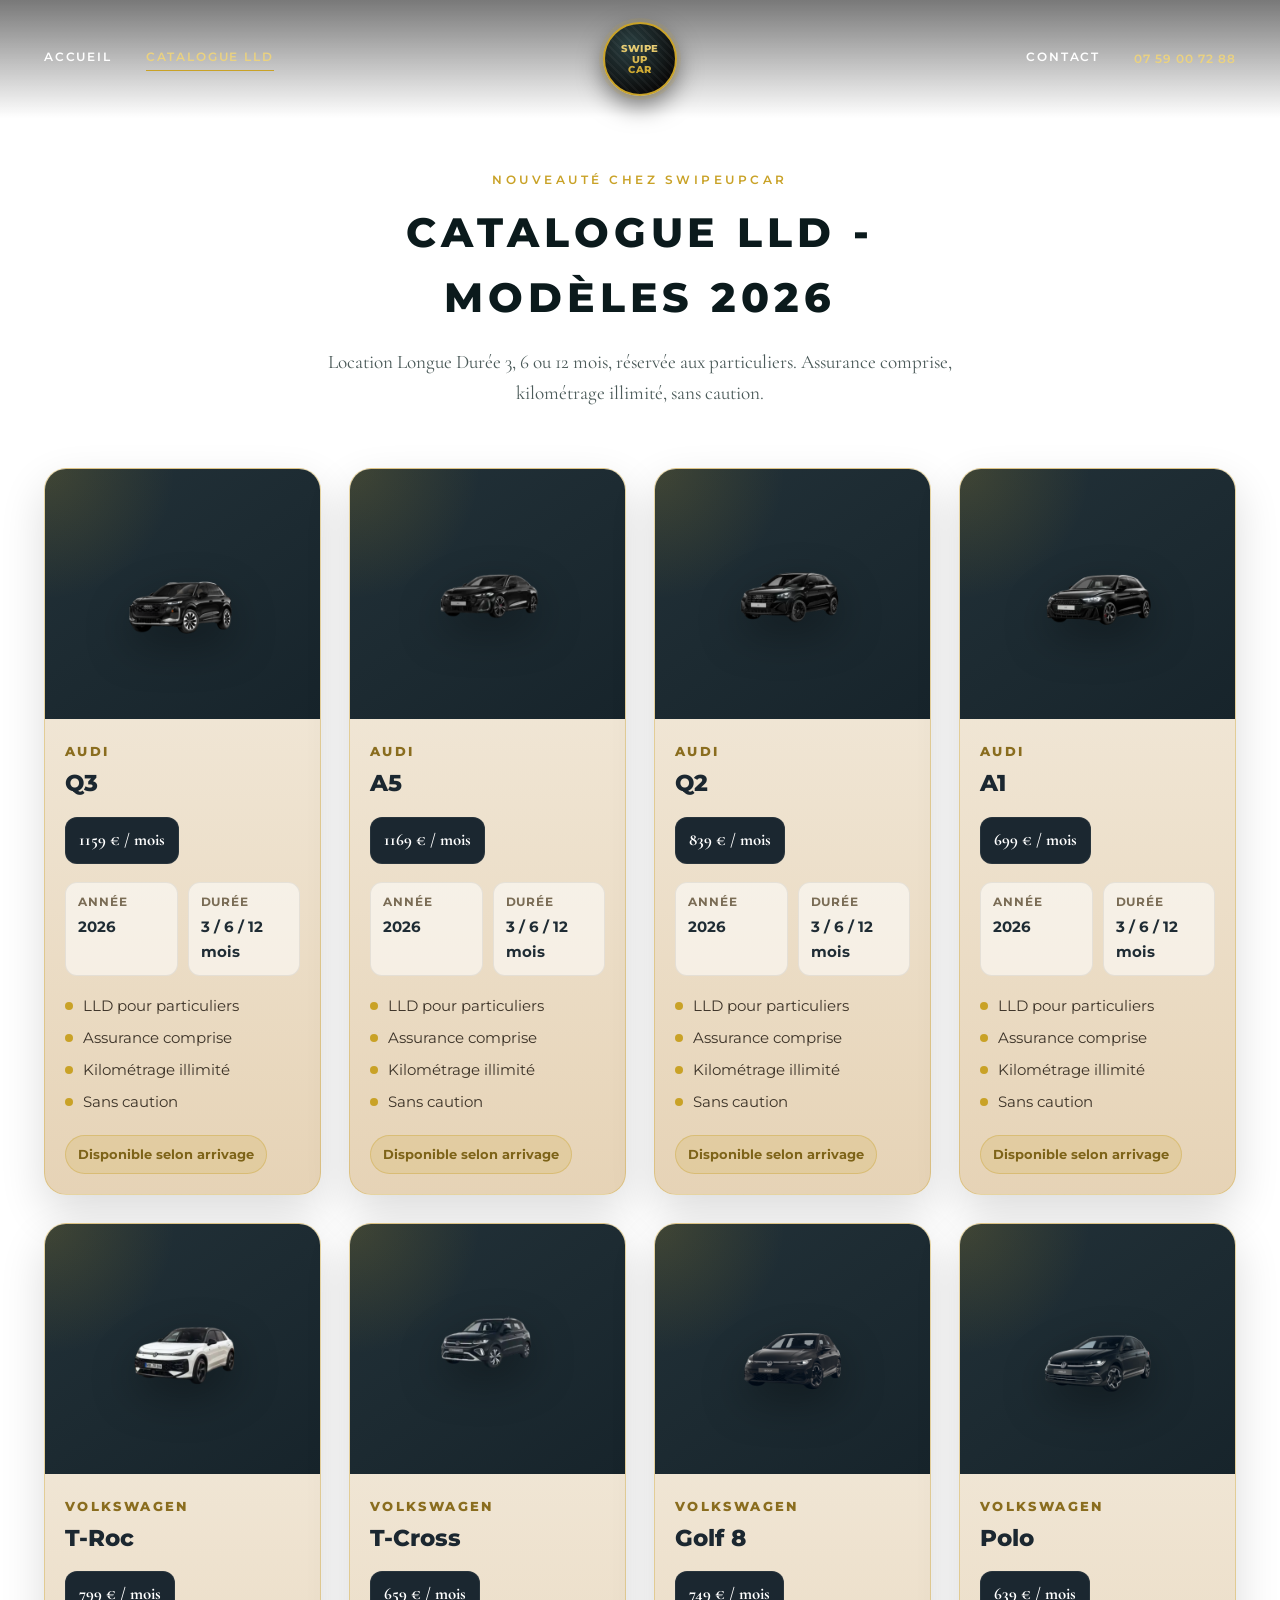
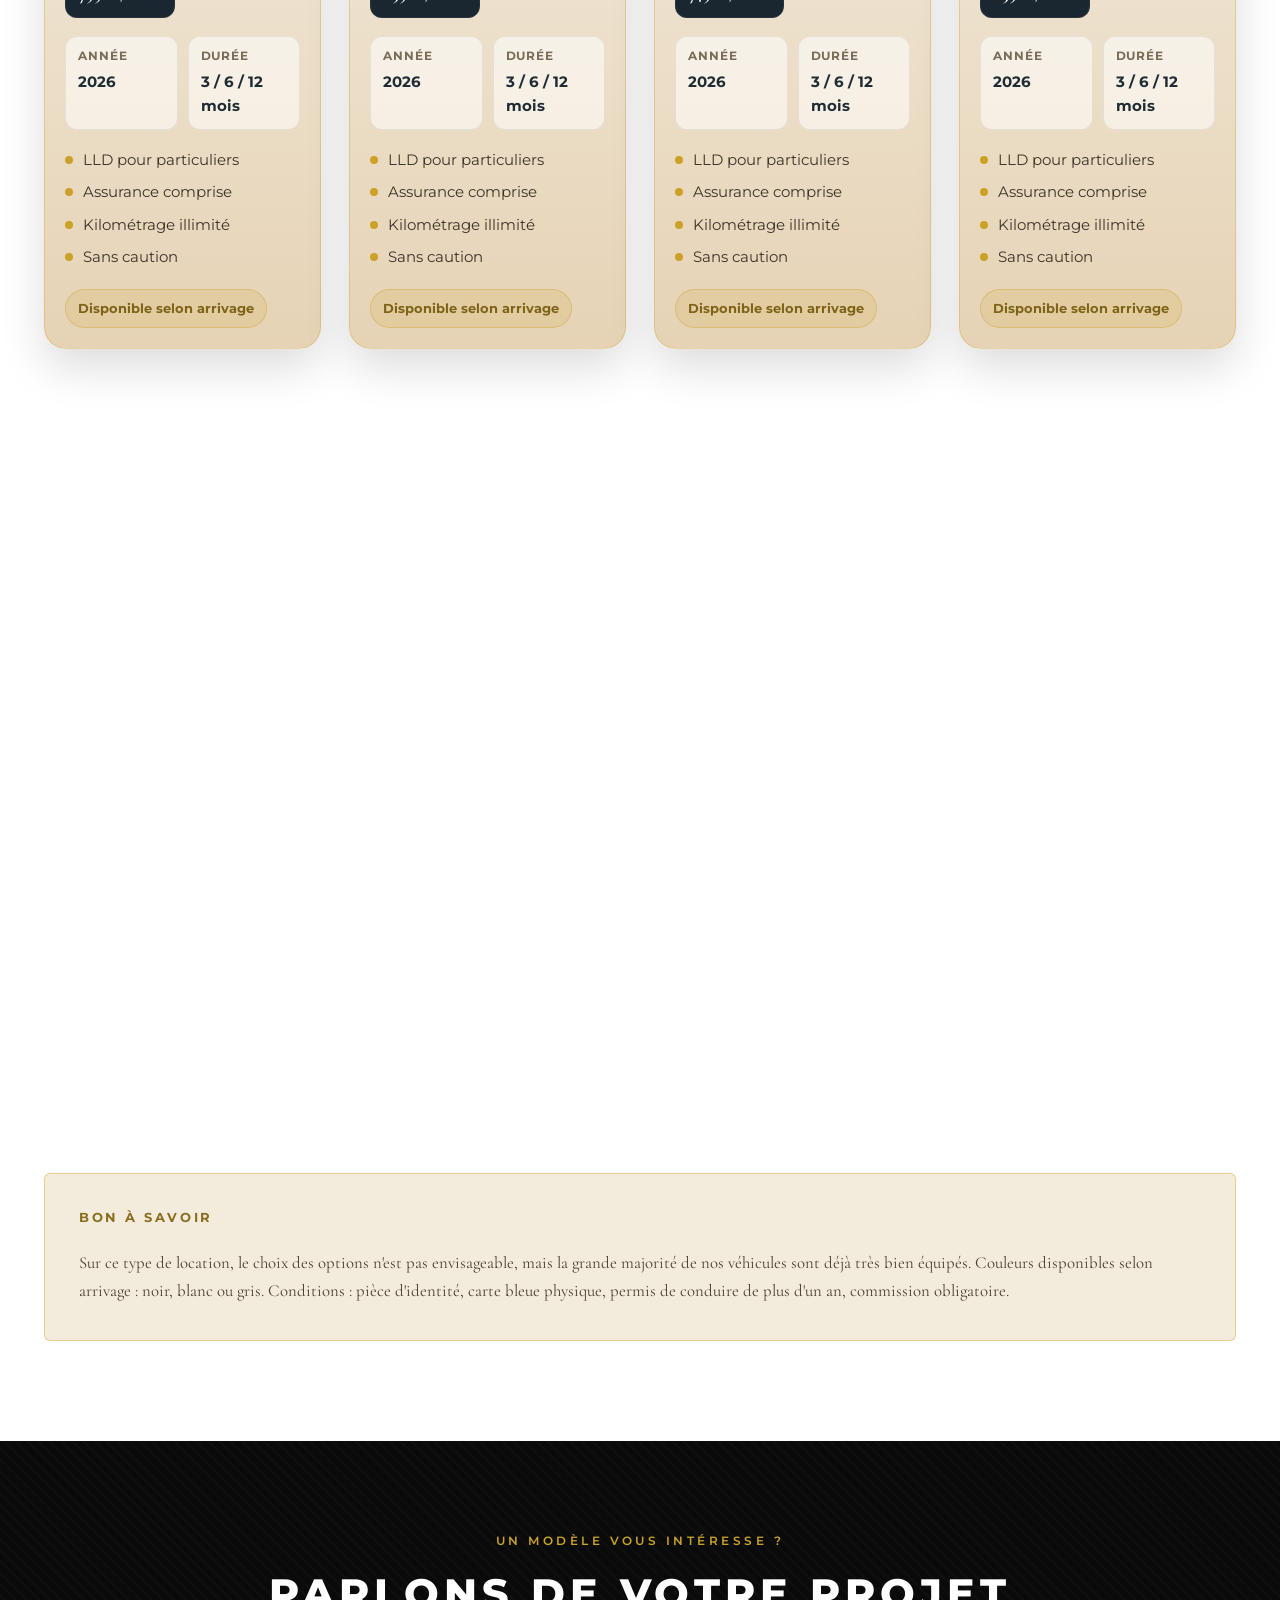
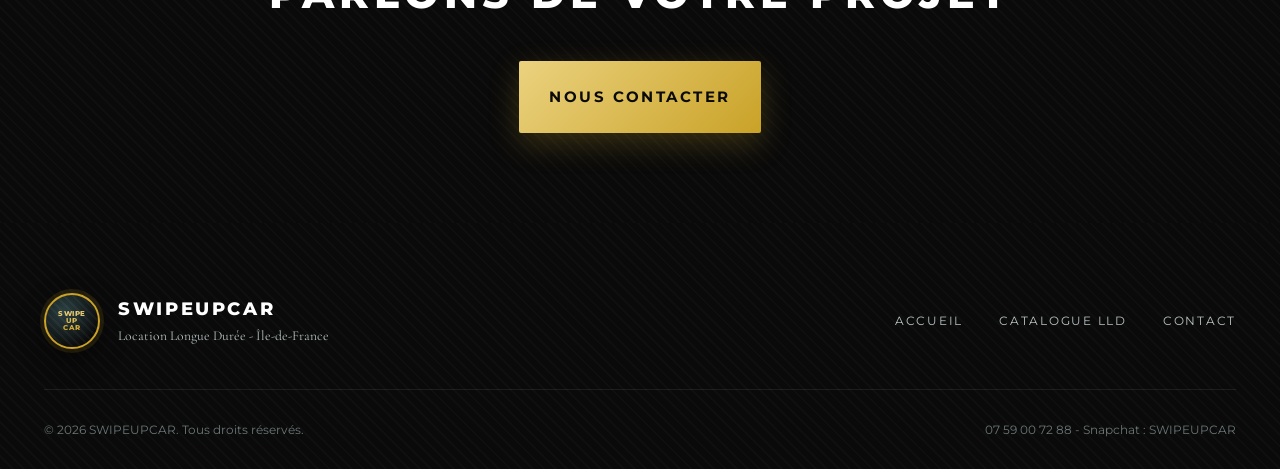
==== commit 4972abd4: "Fix catalogue image paths to match uploaded car PNG files" ====
--- a/catalogue.html
+++ b/catalogue.html
@@ -3,16 +3,15 @@
 <head>
   <meta charset="UTF-8">
   <meta name="viewport" content="width=device-width, initial-scale=1.0">
-  <title>Catalogue LLD 2026 — Audi, BMW, Mercedes, Volkswagen | SWIPEUPCAR</title>
+  <title>Catalogue LLD 2026 - Audi, BMW, Mercedes, Volkswagen | SWIPEUPCAR</title>
   <meta name="description" content="Découvrez notre catalogue de véhicules 2026 disponibles en Location Longue Durée : Audi Q3, A5, Q2, A1, BMW X2, Série 1, Mercedes Classe A, Volkswagen T-Roc, T-Cross, Golf 8, Polo. Assurance comprise, sans caution.">
   <meta name="keywords" content="Location Audi, Location BMW, Location Mercedes, Location Volkswagen, LLD particulier, Location Longue Durée, voiture sans caution, SWIPEUPCAR">
   <meta name="robots" content="index, follow">
-  <link rel="canonical" href="[swipeupcar.fr](https://www.swipeupcar.fr/catalogue.html)">
-  <link rel="preconnect" href="[fonts.googleapis.com](https://fonts.googleapis.com)">
-  <link rel="preconnect" href="[fonts.gstatic.com](https://fonts.gstatic.com)" crossorigin>
-  <link href="[fonts.googleapis.com](https://fonts.googleapis.com/css2?family=Montserrat:wght@500;600;700;800&family=Cormorant+Garamond:ital,wght@0,400;0,600;1,500&display=swap)" rel="stylesheet">
+  <link rel="canonical" href="https://www.swipeupcar.fr/catalogue.html">
+  <link rel="preconnect" href="https://fonts.googleapis.com">
+  <link rel="preconnect" href="https://fonts.gstatic.com" crossorigin>
+  <link href="https://fonts.googleapis.com/css2?family=Montserrat:wght@500;600;700;800&family=Cormorant+Garamond:ital,wght@0,400;0,600;1,500&display=swap" rel="stylesheet">
   <link rel="stylesheet" href="assets/css/style.css">
-
   <style>
     .catalogue-grid-custom {
       display: grid;
@@ -20,7 +19,6 @@
       gap: 28px;
       margin-top: 50px;
     }
-
     .car-card {
       background: linear-gradient(180deg, #f5efe4 0%, #e6d3b6 100%);
       border: 1px solid rgba(201, 162, 39, 0.35);
@@ -30,23 +28,18 @@
       transition: transform .25s ease, box-shadow .25s ease;
       position: relative;
     }
-
     .car-card:hover {
       transform: translateY(-6px);
       box-shadow: 0 24px 55px rgba(0, 0, 0, 0.18);
     }
-
     .car-card-top {
-      background:
-        radial-gradient(circle at top left, rgba(201,162,39,.18), transparent 35%),
-        linear-gradient(145deg, #223138 0%, #17242b 100%);
+      background: radial-gradient(circle at top left, rgba(201,162,39,.18), transparent 35%), linear-gradient(145deg, #223138 0%, #17242b 100%);
       padding: 18px 18px 8px;
       min-height: 250px;
       display: flex;
       align-items: center;
       justify-content: center;
     }
-
     .car-card-top img {
       width: 100%;
       max-width: 280px;
@@ -55,11 +48,9 @@
       display: block;
       filter: drop-shadow(0 16px 22px rgba(0,0,0,.35));
     }
-
     .car-card-body {
       padding: 22px 20px 20px;
     }
-
     .car-brand {
       font-size: .82rem;
       text-transform: uppercase;
@@ -68,7 +59,6 @@
       font-weight: 800;
       margin-bottom: 8px;
     }
-
     .car-title {
       font-size: 1.45rem;
       line-height: 1.15;
@@ -76,7 +66,6 @@
       color: #1b2730;
       font-weight: 800;
     }
-
     .car-price {
       display: inline-block;
       background: #1b2730;
@@ -88,25 +77,21 @@
       margin-bottom: 18px;
       box-shadow: inset 0 0 0 1px rgba(255,255,255,.06);
     }
-
     .car-specs {
       display: grid;
       grid-template-columns: 1fr 1fr;
       gap: 10px;
       margin-bottom: 18px;
     }
-
     .car-spec {
       background: rgba(255,255,255,.55);
       border: 1px solid rgba(27,39,48,.08);
       border-radius: 12px;
       padding: 10px 12px;
     }
-
     .car-spec span {
       display: block;
     }
-
     .car-spec-label {
       font-size: .72rem;
       text-transform: uppercase;
@@ -115,13 +100,11 @@
       margin-bottom: 4px;
       font-weight: 700;
     }
-
     .car-spec-value {
       font-size: .96rem;
       font-weight: 700;
       color: #1f2c34;
     }
-
     .car-infos {
       list-style: none;
       padding: 0;
@@ -129,14 +112,12 @@
       display: grid;
       gap: 8px;
     }
-
     .car-infos li {
       font-size: .95rem;
       color: #3c3328;
       padding-left: 18px;
       position: relative;
     }
-
     .car-infos li::before {
       content: "";
       width: 8px;
@@ -147,7 +128,6 @@
       left: 0;
       top: 8px;
     }
-
     .car-badge {
       display: inline-flex;
       align-items: center;
@@ -160,16 +140,13 @@
       font-size: .82rem;
       font-weight: 700;
     }
-
     @media (max-width: 640px) {
       .car-card-top {
         min-height: 210px;
       }
-
       .car-title {
         font-size: 1.25rem;
       }
-
       .car-specs {
         grid-template-columns: 1fr;
       }
@@ -177,274 +154,123 @@
   </style>
 </head>
 <body>
-
 <header class="site-header scrolled">
   <div class="container">
     <div class="nav-side">
       <a href="index.html" class="nav-link">Accueil</a>
       <a href="catalogue.html" class="nav-link active">Catalogue LLD</a>
     </div>
-
     <a href="index.html" class="logo-badge" aria-label="SWIPEUPCAR - Accueil">
       <span class="logo-text">SWIPE<br>UP<br>CAR</span>
     </a>
-
     <div class="nav-side right">
       <a href="contact.html" class="nav-link">Contact</a>
       <span class="nav-phone">07 59 00 72 88</span>
     </div>
-
     <button class="burger" aria-label="Ouvrir le menu"><span></span><span></span><span></span></button>
   </div>
 </header>
-
 <nav class="mobile-nav">
   <button class="close-nav" aria-label="Fermer le menu">&times;</button>
   <a href="index.html">Accueil</a>
   <a href="catalogue.html">Catalogue LLD</a>
   <a href="contact.html">Contact</a>
 </nav>
-
 <section class="catalogue on-page">
   <div class="container">
     <div class="catalogue-intro reveal">
       <p class="eyebrow">Nouveauté chez SWIPEUPCAR</p>
-      <h1 class="section-title">Catalogue LLD — Modèles 2026</h1>
+      <h1 class="section-title">Catalogue LLD - Modèles 2026</h1>
       <p class="section-lead" style="margin-left:auto;margin-right:auto;">
         Location Longue Durée 3, 6 ou 12 mois, réservée aux particuliers. Assurance comprise, kilométrage illimité, sans caution.
       </p>
     </div>
-
     <div class="catalogue-grid-custom">
-
-      <article class="car-card reveal">
-        <div class="car-card-top">
-          <img src="assets/img/cars/audi-q3.png" alt="Audi Q3 2026 noir">
+      <article class="car-card reveal">
+        <div class="car-card-top"><img src="audi-q3.png" alt="Audi Q3 2026 noir"></div>
+        <div class="car-card-body"><p class="car-brand">Audi</p><h2 class="car-title">Q3</h2><div class="car-price">1159 € / mois</div><div class="car-specs"><div class="car-spec"><span class="car-spec-label">Année</span><span class="car-spec-value">2026</span></div><div class="car-spec"><span class="car-spec-label">Durée</span><span class="car-spec-value">3 / 6 / 12 mois</span></div></div><ul class="car-infos"><li>LLD pour particuliers</li><li>Assurance comprise</li><li>Kilométrage illimité</li><li>Sans caution</li></ul><span class="car-badge">Disponible selon arrivage</span></div>
+      </article>
+      <article class="car-card reveal">
+        <div class="car-card-top"><img src="audi-a5.png" alt="Audi A5 2026 noir"></div>
+        <div class="car-card-body"><p class="car-brand">Audi</p><h2 class="car-title">A5</h2><div class="car-price">1169 € / mois</div><div class="car-specs"><div class="car-spec"><span class="car-spec-label">Année</span><span class="car-spec-value">2026</span></div><div class="car-spec"><span class="car-spec-label">Durée</span><span class="car-spec-value">3 / 6 / 12 mois</span></div></div><ul class="car-infos"><li>LLD pour particuliers</li><li>Assurance comprise</li><li>Kilométrage illimité</li><li>Sans caution</li></ul><span class="car-badge">Disponible selon arrivage</span></div>
+      </article>
+      <article class="car-card reveal">
+        <div class="car-card-top"><img src="audi-q2.png" alt="Audi Q2 2026 noir"></div>
+        <div class="car-card-body"><p class="car-brand">Audi</p><h2 class="car-title">Q2</h2><div class="car-price">839 € / mois</div><div class="car-specs"><div class="car-spec"><span class="car-spec-label">Année</span><span class="car-spec-value">2026</span></div><div class="car-spec"><span class="car-spec-label">Durée</span><span class="car-spec-value">3 / 6 / 12 mois</span></div></div><ul class="car-infos"><li>LLD pour particuliers</li><li>Assurance comprise</li><li>Kilométrage illimité</li><li>Sans caution</li></ul><span class="car-badge">Disponible selon arrivage</span></div>
+      </article>
+      <article class="car-card reveal">
+        <div class="car-card-top"><img src="audi-a1.png" alt="Audi A1 2026 noir"></div>
+        <div class="car-card-body"><p class="car-brand">Audi</p><h2 class="car-title">A1</h2><div class="car-price">699 € / mois</div><div class="car-specs"><div class="car-spec"><span class="car-spec-label">Année</span><span class="car-spec-value">2026</span></div><div class="car-spec"><span class="car-spec-label">Durée</span><span class="car-spec-value">3 / 6 / 12 mois</span></div></div><ul class="car-infos"><li>LLD pour particuliers</li><li>Assurance comprise</li><li>Kilométrage illimité</li><li>Sans caution</li></ul><span class="car-badge">Disponible selon arrivage</span></div>
+      </article>
+      <article class="car-card reveal">
+        <div class="car-card-top"><img src="vw-t-roc.png" alt="Volkswagen T-Roc 2026 noir"></div>
+        <div class="car-card-body"><p class="car-brand">Volkswagen</p><h2 class="car-title">T-Roc</h2><div class="car-price">799 € / mois</div><div class="car-specs"><div class="car-spec"><span class="car-spec-label">Année</span><span class="car-spec-value">2026</span></div><div class="car-spec"><span class="car-spec-label">Durée</span><span class="car-spec-value">3 / 6 / 12 mois</span></div></div><ul class="car-infos"><li>LLD pour particuliers</li><li>Assurance comprise</li><li>Kilométrage illimité</li><li>Sans caution</li></ul><span class="car-badge">Disponible selon arrivage</span></div>
+      </article>
+      <article class="car-card reveal">
+        <div class="car-card-top"><img src="vw-t-cross.png" alt="Volkswagen T-Cross 2026 noir"></div>
+        <div class="car-card-body"><p class="car-brand">Volkswagen</p><h2 class="car-title">T-Cross</h2><div class="car-price">659 € / mois</div><div class="car-specs"><div class="car-spec"><span class="car-spec-label">Année</span><span class="car-spec-value">2026</span></div><div class="car-spec"><span class="car-spec-label">Durée</span><span class="car-spec-value">3 / 6 / 12 mois</span></div></div><ul class="car-infos"><li>LLD pour particuliers</li><li>Assurance comprise</li><li>Kilométrage illimité</li><li>Sans caution</li></ul><span class="car-badge">Disponible selon arrivage</span></div>
+      </article>
+      <article class="car-card reveal">
+        <div class="car-card-top"><img src="vw-golf-8.png" alt="Volkswagen Golf 8 2026 noir"></div>
+        <div class="car-card-body"><p class="car-brand">Volkswagen</p><h2 class="car-title">Golf 8</h2><div class="car-price">749 € / mois</div><div class="car-specs"><div class="car-spec"><span class="car-spec-label">Année</span><span class="car-spec-value">2026</span></div><div class="car-spec"><span class="car-spec-label">Durée</span><span class="car-spec-value">3 / 6 / 12 mois</span></div></div><ul class="car-infos"><li>LLD pour particuliers</li><li>Assurance comprise</li><li>Kilométrage illimité</li><li>Sans caution</li></ul><span class="car-badge">Disponible selon arrivage</span></div>
+      </article>
+      <article class="car-card reveal">
+        <div class="car-card-top"><img src="vw-polo.png" alt="Volkswagen Polo 2026 noir"></div>
+        <div class="car-card-body"><p class="car-brand">Volkswagen</p><h2 class="car-title">Polo</h2><div class="car-price">639 € / mois</div><div class="car-specs"><div class="car-spec"><span class="car-spec-label">Année</span><span class="car-spec-value">2026</span></div><div class="car-spec"><span class="car-spec-label">Durée</span><span class="car-spec-value">3 / 6 / 12 mois</span></div></div><ul class="car-infos"><li>LLD pour particuliers</li><li>Assurance comprise</li><li>Kilométrage illimité</li><li>Sans caution</li></ul><span class="car-badge">Disponible selon arrivage</span></div>
+      </article>
+      <article class="car-card reveal">
+        <div class="car-card-top"><img src="bmw-x2.png" alt="BMW X2 2026 noir"></div>
+        <div class="car-card-body"><p class="car-brand">BMW</p><h2 class="car-title">X2</h2><div class="car-price">1169 € / mois</div><div class="car-specs"><div class="car-spec"><span class="car-spec-label">Année</span><span class="car-spec-value">2026</span></div><div class="car-spec"><span class="car-spec-label">Durée</span><span class="car-spec-value">3 / 6 / 12 mois</span></div></div><ul class="car-infos"><li>LLD pour particuliers</li><li>Assurance comprise</li><li>Kilométrage illimité</li><li>Sans caution</li></ul><span class="car-badge">Disponible selon arrivage</span></div>
+      </article>
+      <article class="car-card reveal">
+        <div class="car-card-top"><img src="bmw-serie-1.png" alt="BMW Série 1 2026 noir"></div>
+        <div class="car-card-body"><p class="car-brand">BMW</p><h2 class="car-title">Série 1</h2><div class="car-price">829 € / mois</div><div class="car-specs"><div class="car-spec"><span class="car-spec-label">Année</span><span class="car-spec-value">2026</span></div><div class="car-spec"><span class="car-spec-label">Durée</span><span class="car-spec-value">3 / 6 / 12 mois</span></div></div><ul class="car-infos"><li>LLD pour particuliers</li><li>Assurance comprise</li><li>Kilométrage illimité</li><li>Sans caution</li></ul><span class="car-badge">Disponible selon arrivage</span></div>
+      </article>
+      <article class="car-card reveal">
+        <div class="car-card-top"><img src="mercedes-classe-a.png" alt="Mercedes Classe A 2026 noir"></div>
+        <div class="car-card-body"><p class="car-brand">Mercedes</p><h2 class="car-title">Classe A</h2><div class="car-price">839 € / mois</div><div class="car-specs"><div class="car-spec"><span class="car-spec-label">Année</span><span class="car-spec-value">2026</span></div><div class="car-spec"><span class="car-spec-label">Durée</span><span class="car-spec-value">3 / 6 / 12 mois</span></div></div><ul class="car-infos"><li>LLD pour particuliers</li><li>Assurance comprise</li><li>Kilométrage illimité</li><li>Sans caution</li></ul><span class="car-badge">Disponible selon arrivage</span></div>
+      </article>
+    </div>
+    <div class="colors-box reveal" style="margin-top:70px;background:var(--c-beige-light);border-color:rgba(201,162,39,.4);">
+      <h4 style="color:#8a6d1f;">Bon à savoir</h4>
+      <p style="font-family:var(--font-serif);font-size:1.05rem;color:#4b4030;line-height:1.7;">
+        Sur ce type de location, le choix des options n'est pas envisageable, mais la grande majorité de nos véhicules sont déjà très bien équipés.
+        Couleurs disponibles selon arrivage : noir, blanc ou gris. Conditions : pièce d'identité, carte bleue physique, permis de conduire de plus d'un an, commission obligatoire.
+      </p>
+    </div>
+  </div>
+</section>
+<section class="cta-band">
+  <div class="container reveal">
+    <p class="eyebrow">Un modèle vous intéresse ?</p>
+    <h2 class="section-title on-dark">Parlons de votre projet</h2>
+    <a href="contact.html" class="btn btn-gold btn-lg">Nous contacter</a>
+  </div>
+</section>
+<footer class="site-footer">
+  <div class="container footer-inner">
+    <div class="footer-top">
+      <div class="footer-brand">
+        <div class="logo-badge" style="width:56px;height:56px;">
+          <span class="logo-text" style="font-size:.42rem;">SWIPE<br>UP<br>CAR</span>
         </div>
-        <div class="car-card-body">
-          <p class="car-brand">Audi</p>
-          <h2 class="car-title">Q3</h2>
-          <div class="car-price">1159 € / mois</div>
-          <div class="car-specs">
-            <div class="car-spec"><span class="car-spec-label">Année</span><span class="car-spec-value">2026</span></div>
-            <div class="car-spec"><span class="car-spec-label">Durée</span><span class="car-spec-value">3 / 6 / 12 mois</span></div>
-          </div>
-          <ul class="car-infos">
-            <li>LLD pour particuliers</li>
-            <li>Assurance comprise</li>
-            <li>Kilométrage illimité</li>
-            <li>Sans caution</li>
-          </ul>
-          <span class="car-badge">Disponible selon arrivage</span>
+        <div>
+          <span class="brand-name">SWIPEUPCAR</span>
+          <span class="brand-tag">Location Longue Durée - Île-de-France</span>
         </div>
-      </article>
-
-      <article class="car-card reveal">
-        <div class="car-card-top">
-          <img src="assets/img/cars/audi-a5.png" alt="Audi A5 2026 noir">
-        </div>
-        <div class="car-card-body">
-          <p class="car-brand">Audi</p>
-          <h2 class="car-title">A5</h2>
-          <div class="car-price">1169 € / mois</div>
-          <div class="car-specs">
-            <div class="car-spec"><span class="car-spec-label">Année</span><span class="car-spec-value">2026</span></div>
-            <div class="car-spec"><span class="car-spec-label">Durée</span><span class="car-spec-value">3 / 6 / 12 mois</span></div>
-          </div>
-          <ul class="car-infos">
-            <li>LLD pour particuliers</li>
-            <li>Assurance comprise</li>
-            <li>Kilométrage illimité</li>
-            <li>Sans caution</li>
-          </ul>
-          <span class="car-badge">Disponible selon arrivage</span>
-        </div>
-      </article>
-
-      <article class="car-card reveal">
-        <div class="car-card-top">
-          <img src="assets/img/cars/audi-q2.png" alt="Audi Q2 2026 noir">
-        </div>
-        <div class="car-card-body">
-          <p class="car-brand">Audi</p>
-          <h2 class="car-title">Q2</h2>
-          <div class="car-price">839 € / mois</div>
-          <div class="car-specs">
-            <div class="car-spec"><span class="car-spec-label">Année</span><span class="car-spec-value">2026</span></div>
-            <div class="car-spec"><span class="car-spec-label">Durée</span><span class="car-spec-value">3 / 6 / 12 mois</span></div>
-          </div>
-          <ul class="car-infos">
-            <li>LLD pour particuliers</li>
-            <li>Assurance comprise</li>
-            <li>Kilométrage illimité</li>
-            <li>Sans caution</li>
-          </ul>
-          <span class="car-badge">Disponible selon arrivage</span>
-        </div>
-      </article>
-
-      <article class="car-card reveal">
-        <div class="car-card-top">
-          <img src="assets/img/cars/audi-a1.png" alt="Audi A1 2026 noir">
-        </div>
-        <div class="car-card-body">
-          <p class="car-brand">Audi</p>
-          <h2 class="car-title">A1</h2>
-          <div class="car-price">699 € / mois</div>
-          <div class="car-specs">
-            <div class="car-spec"><span class="car-spec-label">Année</span><span class="car-spec-value">2026</span></div>
-            <div class="car-spec"><span class="car-spec-label">Durée</span><span class="car-spec-value">3 / 6 / 12 mois</span></div>
-          </div>
-          <ul class="car-infos">
-            <li>LLD pour particuliers</li>
-            <li>Assurance comprise</li>
-            <li>Kilométrage illimité</li>
-            <li>Sans caution</li>
-          </ul>
-          <span class="car-badge">Disponible selon arrivage</span>
-        </div>
-      </article>
-
-      <article class="car-card reveal">
-        <div class="car-card-top">
-          <img src="assets/img/cars/volkswagen-t-roc.png" alt="Volkswagen T-Roc 2026 noir">
-        </div>
-        <div class="car-card-body">
-          <p class="car-brand">Volkswagen</p>
-          <h2 class="car-title">T-Roc</h2>
-          <div class="car-price">799 € / mois</div>
-          <div class="car-specs">
-            <div class="car-spec"><span class="car-spec-label">Année</span><span class="car-spec-value">2026</span></div>
-            <div class="car-spec"><span class="car-spec-label">Durée</span><span class="car-spec-value">3 / 6 / 12 mois</span></div>
-          </div>
-          <ul class="car-infos">
-            <li>LLD pour particuliers</li>
-            <li>Assurance comprise</li>
-            <li>Kilométrage illimité</li>
-            <li>Sans caution</li>
-          </ul>
-          <span class="car-badge">Disponible selon arrivage</span>
-        </div>
-      </article>
-
-      <article class="car-card reveal">
-        <div class="car-card-top">
-          <img src="assets/img/cars/volkswagen-t-cross.png" alt="Volkswagen T-Cross 2026 noir">
-        </div>
-        <div class="car-card-body">
-          <p class="car-brand">Volkswagen</p>
-          <h2 class="car-title">T-Cross</h2>
-          <div class="car-price">659 € / mois</div>
-          <div class="car-specs">
-            <div class="car-spec"><span class="car-spec-label">Année</span><span class="car-spec-value">2026</span></div>
-            <div class="car-spec"><span class="car-spec-label">Durée</span><span class="car-spec-value">3 / 6 / 12 mois</span></div>
-          </div>
-          <ul class="car-infos">
-            <li>LLD pour particuliers</li>
-            <li>Assurance comprise</li>
-            <li>Kilométrage illimité</li>
-            <li>Sans caution</li>
-          </ul>
-          <span class="car-badge">Disponible selon arrivage</span>
-        </div>
-      </article>
-
-      <article class="car-card reveal">
-        <div class="car-card-top">
-          <img src="assets/img/cars/volkswagen-golf-8.png" alt="Volkswagen Golf 8 2026 noir">
-        </div>
-        <div class="car-card-body">
-          <p class="car-brand">Volkswagen</p>
-          <h2 class="car-title">Golf 8</h2>
-          <div class="car-price">749 € / mois</div>
-          <div class="car-specs">
-            <div class="car-spec"><span class="car-spec-label">Année</span><span class="car-spec-value">2026</span></div>
-            <div class="car-spec"><span class="car-spec-label">Durée</span><span class="car-spec-value">3 / 6 / 12 mois</span></div>
-          </div>
-          <ul class="car-infos">
-            <li>LLD pour particuliers</li>
-            <li>Assurance comprise</li>
-            <li>Kilométrage illimité</li>
-            <li>Sans caution</li>
-          </ul>
-          <span class="car-badge">Disponible selon arrivage</span>
-        </div>
-      </article>
-
-      <article class="car-card reveal">
-        <div class="car-card-top">
-          <img src="assets/img/cars/volkswagen-polo.png" alt="Volkswagen Polo 2026 noir">
-        </div>
-        <div class="car-card-body">
-          <p class="car-brand">Volkswagen</p>
-          <h2 class="car-title">Polo</h2>
-          <div class="car-price">639 € / mois</div>
-          <div class="car-specs">
-            <div class="car-spec"><span class="car-spec-label">Année</span><span class="car-spec-value">2026</span></div>
-            <div class="car-spec"><span class="car-spec-label">Durée</span><span class="car-spec-value">3 / 6 / 12 mois</span></div>
-          </div>
-          <ul class="car-infos">
-            <li>LLD pour particuliers</li>
-            <li>Assurance comprise</li>
-            <li>Kilométrage illimité</li>
-            <li>Sans caution</li>
-          </ul>
-          <span class="car-badge">Disponible selon arrivage</span>
-        </div>
-      </article>
-
-      <article class="car-card reveal">
-        <div class="car-card-top">
-          <img src="assets/img/cars/bmw-x2.png" alt="BMW X2 2026 noir">
-        </div>
-        <div class="car-card-body">
-          <p class="car-brand">BMW</p>
-          <h2 class="car-title">X2</h2>
-          <div class="car-price">1169 € / mois</div>
-          <div class="car-specs">
-            <div class="car-spec"><span class="car-spec-label">Année</span><span class="car-spec-value">2026</span></div>
-            <div class="car-spec"><span class="car-spec-label">Durée</span><span class="car-spec-value">3 / 6 / 12 mois</span></div>
-          </div>
-          <ul class="car-infos">
-            <li>LLD pour particuliers</li>
-            <li>Assurance comprise</li>
-            <li>Kilométrage illimité</li>
-            <li>Sans caution</li>
-          </ul>
-          <span class="car-badge">Disponible selon arrivage</span>
-        </div>
-      </article>
-
-      <article class="car-card reveal">
-        <div class="car-card-top">
-          <img src="assets/img/cars/bmw-serie-1.png" alt="BMW Série 1 2026 noir">
-        </div>
-        <div class="car-card-body">
-          <p class="car-brand">BMW</p>
-          <h2 class="car-title">Série 1</h2>
-          <div class="car-price">829 € / mois</div>
-          <div class="car-specs">
-            <div class="car-spec"><span class="car-spec-label">Année</span><span class="car-spec-value">2026</span></div>
-            <div class="car-spec"><span class="car-spec-label">Durée</span><span class="car-spec-value">3 / 6 / 12 mois</span></div>
-          </div>
-          <ul class="car-infos">
-            <li>LLD pour particuliers</li>
-            <li>Assurance comprise</li>
-            <li>Kilométrage illimité</li>
-            <li>Sans caution</li>
-          </ul>
-          <span class="car-badge">Disponible selon arrivage</span>
-        </div>
-      </article>
-
-      <article class="car-card reveal">
-        <div class="car-card-top">
-          <img src="assets/img/cars/mercedes-classe-a.png" alt="Mercedes Classe A 2026 noir">
-        </div>
-        <div class="car-card-body">
-          <p class="car-brand">Mercedes</p>
-          <h2 class="car-title">Classe A</h2>
-          <div class="car-price">839 € / mois</div>
-          <div class="car-specs">
-            <div class="car-spec"><span class="car-spec-label">Année</span><span class="car-spec-value">2026</span></div>
-            <div class="car-spec"><span class="car-spec-label">Durée</
+      </div>
+      <nav class="footer-nav">
+        <a href="index.html">Accueil</a>
+        <a href="catalogue.html">Catalogue LLD</a>
+        <a href="contact.html">Contact</a>
+      </nav>
+    </div>
+    <div class="footer-bottom">
+      <span>&copy; 2026 SWIPEUPCAR. Tous droits réservés.</span>
+      <span>07 59 00 72 88 - Snapchat : SWIPEUPCAR</span>
+    </div>
+  </div>
+</footer>
+<script src="assets/js/main.js"></script>
+</body>
+</html>
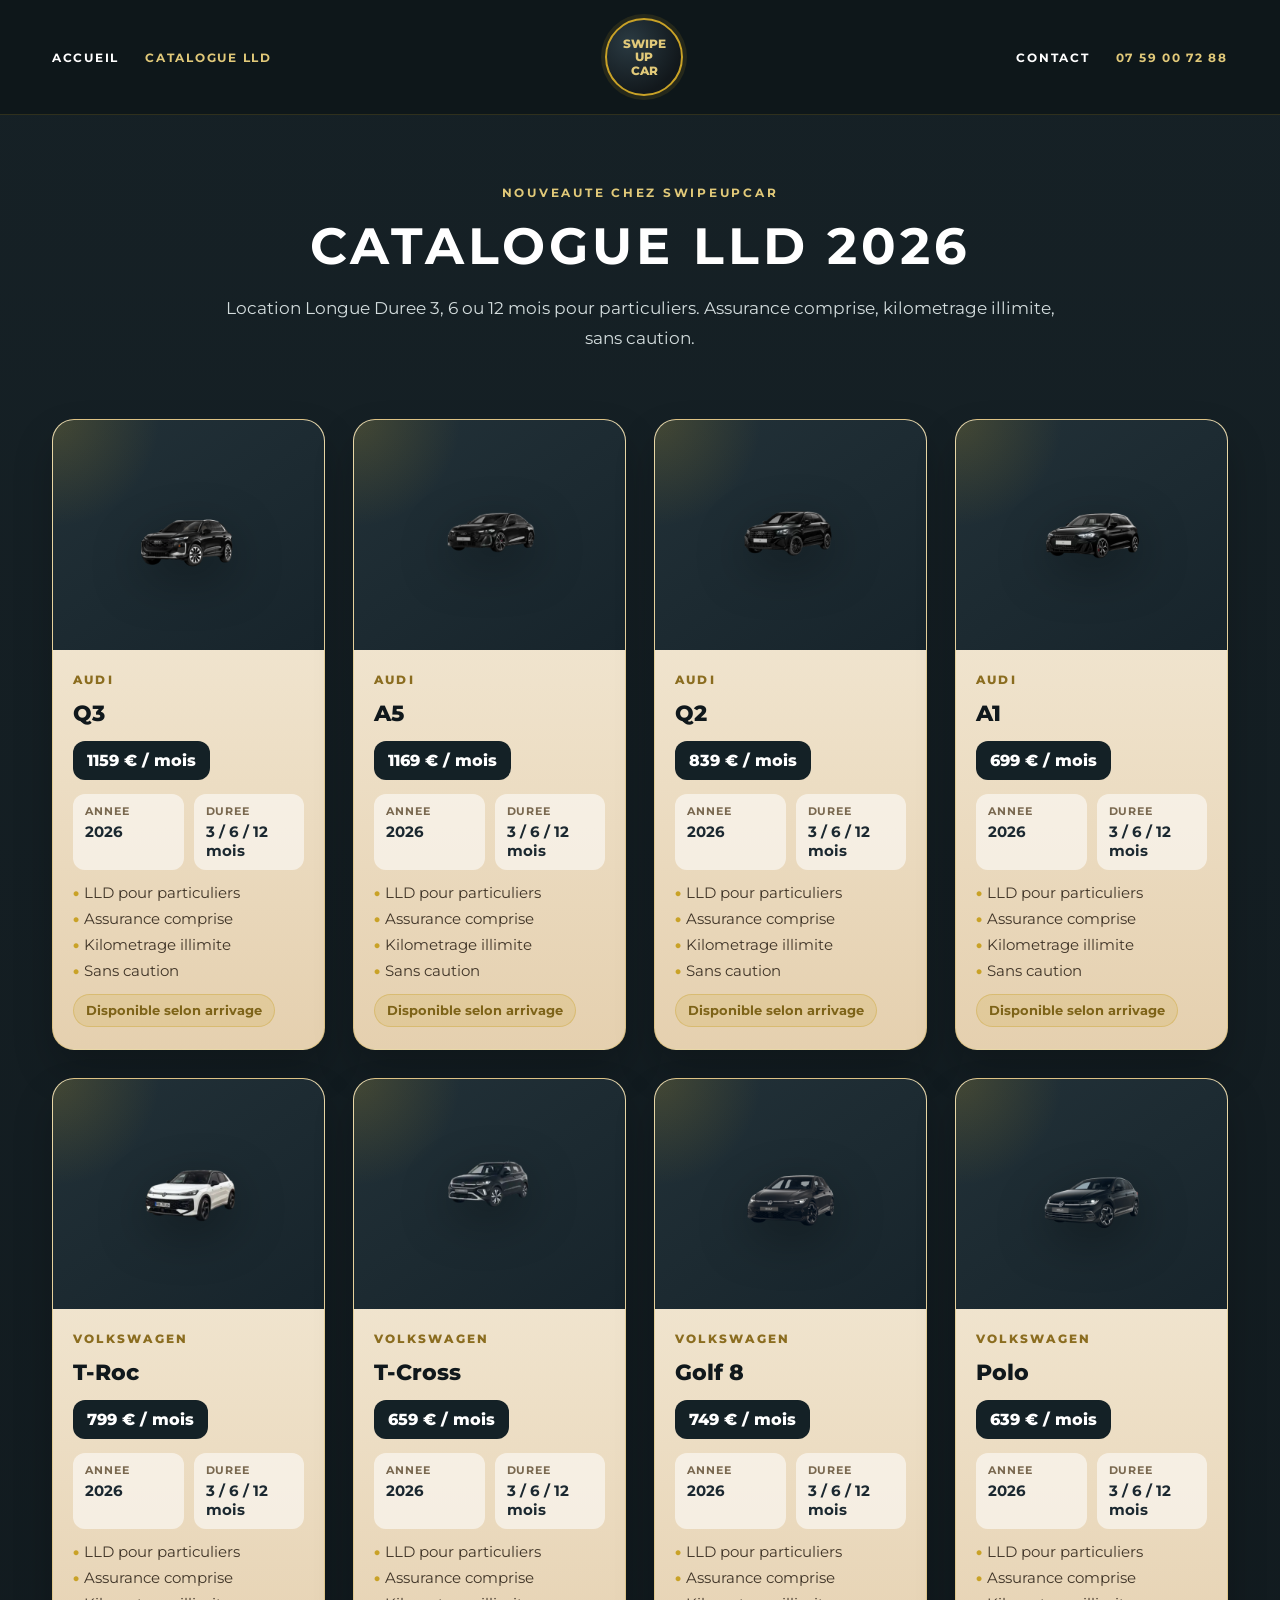
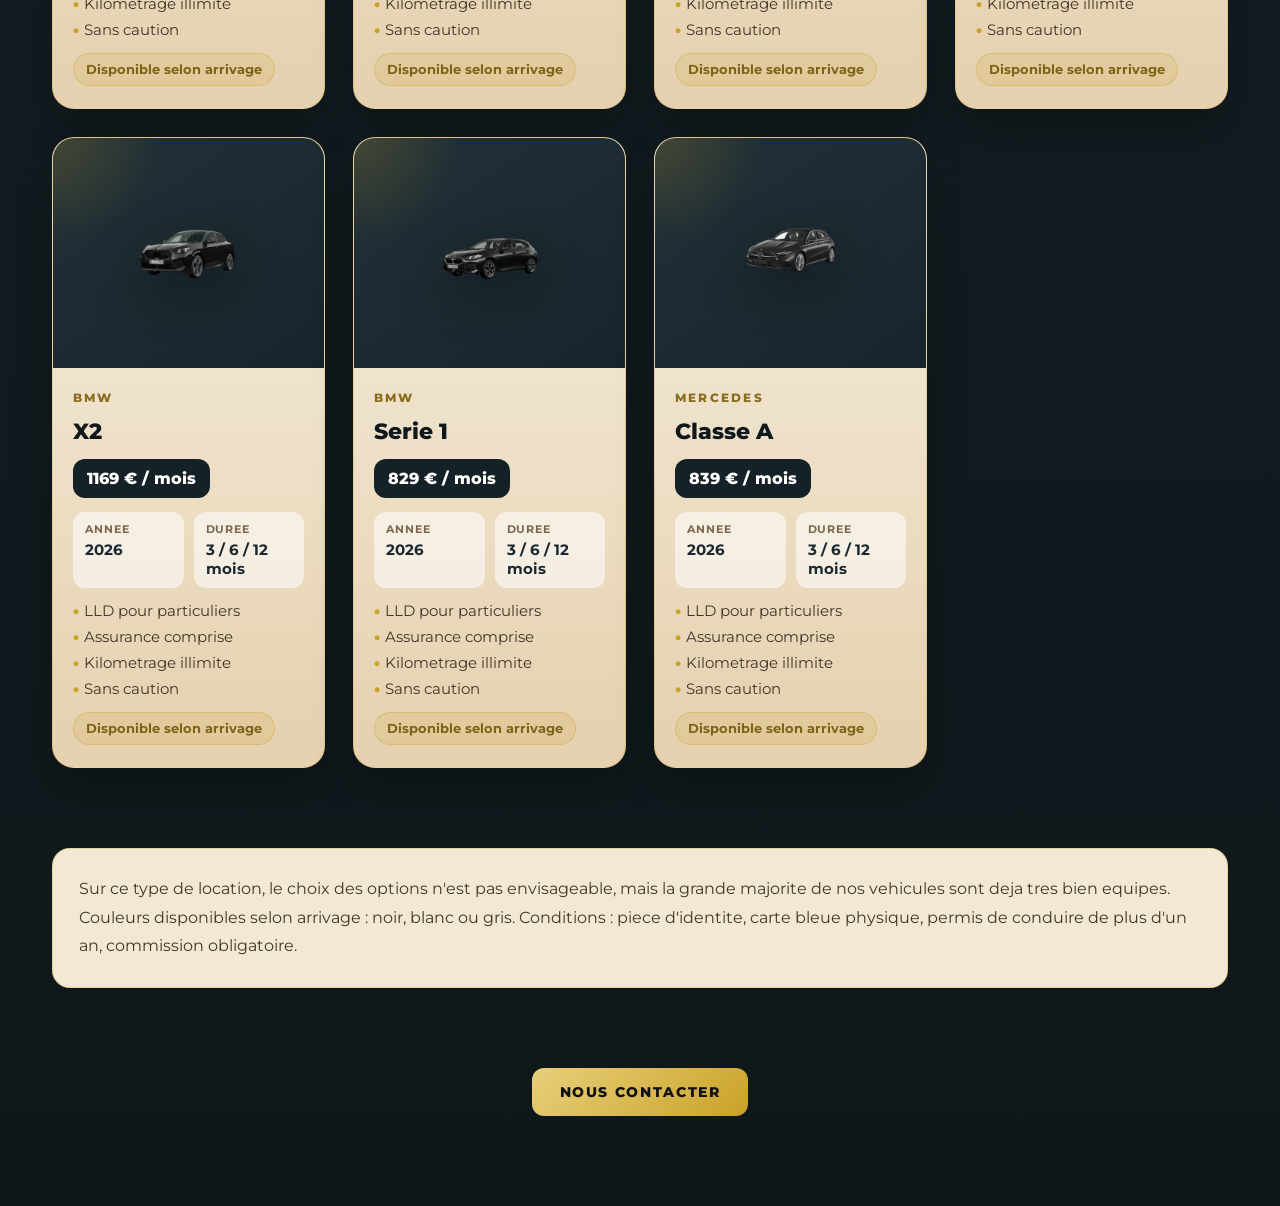
==== commit 19746567: "Replace catalogue page with standalone static version" ====
--- a/catalogue.html
+++ b/catalogue.html
@@ -3,274 +3,381 @@
 <head>
   <meta charset="UTF-8">
   <meta name="viewport" content="width=device-width, initial-scale=1.0">
-  <title>Catalogue LLD 2026 - Audi, BMW, Mercedes, Volkswagen | SWIPEUPCAR</title>
-  <meta name="description" content="Découvrez notre catalogue de véhicules 2026 disponibles en Location Longue Durée : Audi Q3, A5, Q2, A1, BMW X2, Série 1, Mercedes Classe A, Volkswagen T-Roc, T-Cross, Golf 8, Polo. Assurance comprise, sans caution.">
-  <meta name="keywords" content="Location Audi, Location BMW, Location Mercedes, Location Volkswagen, LLD particulier, Location Longue Durée, voiture sans caution, SWIPEUPCAR">
+  <title>Catalogue LLD 2026 - SWIPEUPCAR</title>
+  <meta name="description" content="Catalogue SWIPEUPCAR - voitures disponibles en LLD 2026.">
   <meta name="robots" content="index, follow">
-  <link rel="canonical" href="https://www.swipeupcar.fr/catalogue.html">
   <link rel="preconnect" href="https://fonts.googleapis.com">
   <link rel="preconnect" href="https://fonts.gstatic.com" crossorigin>
-  <link href="https://fonts.googleapis.com/css2?family=Montserrat:wght@500;600;700;800&family=Cormorant+Garamond:ital,wght@0,400;0,600;1,500&display=swap" rel="stylesheet">
-  <link rel="stylesheet" href="assets/css/style.css">
+  <link href="https://fonts.googleapis.com/css2?family=Montserrat:wght@500;600;700;800&display=swap" rel="stylesheet">
   <style>
-    .catalogue-grid-custom {
+    :root {
+      --bg: #162126;
+      --bg-card: #f4ead8;
+      --gold: #c9a227;
+      --gold-soft: #e1c979;
+      --text: #10181c;
+      --white: #ffffff;
+    }
+
+    * {
+      box-sizing: border-box;
+      margin: 0;
+      padding: 0;
+    }
+
+    body {
+      font-family: 'Montserrat', sans-serif;
+      background: linear-gradient(180deg, #162126 0%, #0f171b 100%);
+      color: var(--white);
+    }
+
+    .topbar {
+      position: sticky;
+      top: 0;
+      z-index: 50;
+      background: rgba(15, 23, 27, 0.96);
+      border-bottom: 1px solid rgba(201,162,39,.18);
+      backdrop-filter: blur(8px);
+    }
+
+    .topbar-inner {
+      max-width: 1220px;
+      margin: 0 auto;
+      padding: 18px 22px;
+      display: flex;
+      align-items: center;
+      justify-content: space-between;
+      gap: 18px;
+    }
+
+    .nav-links {
+      display: flex;
+      gap: 26px;
+      align-items: center;
+      flex-wrap: wrap;
+    }
+
+    .nav-links a,
+    .nav-phone {
+      color: var(--white);
+      text-decoration: none;
+      text-transform: uppercase;
+      letter-spacing: .14em;
+      font-size: .78rem;
+      font-weight: 700;
+    }
+
+    .nav-links a.active,
+    .nav-phone {
+      color: var(--gold-soft);
+    }
+
+    .logo {
+      width: 78px;
+      height: 78px;
+      border-radius: 50%;
+      border: 2px solid var(--gold);
       display: grid;
-      grid-template-columns: repeat(auto-fit, minmax(270px, 1fr));
+      place-items: center;
+      color: var(--gold-soft);
+      font-weight: 800;
+      font-size: .78rem;
+      line-height: 1.05;
+      text-align: center;
+      background: radial-gradient(circle at 30% 30%, #2a3a42, #12181c 72%);
+      box-shadow: 0 0 0 4px rgba(201,162,39,.12);
+      text-decoration: none;
+    }
+
+    .hero {
+      max-width: 1220px;
+      margin: 0 auto;
+      padding: 70px 22px 30px;
+      text-align: center;
+    }
+
+    .eyebrow {
+      text-transform: uppercase;
+      letter-spacing: .22em;
+      font-size: .78rem;
+      color: var(--gold-soft);
+      font-weight: 700;
+      margin-bottom: 14px;
+    }
+
+    h1 {
+      font-size: clamp(2rem, 4vw, 3.3rem);
+      text-transform: uppercase;
+      letter-spacing: .08em;
+      margin-bottom: 16px;
+    }
+
+    .lead {
+      max-width: 860px;
+      margin: 0 auto;
+      color: #d3dcdd;
+      font-size: 1.05rem;
+      line-height: 1.8;
+    }
+
+    .catalogue {
+      max-width: 1220px;
+      margin: 0 auto;
+      padding: 36px 22px 80px;
+      display: grid;
+      grid-template-columns: repeat(auto-fit, minmax(255px, 1fr));
       gap: 28px;
-      margin-top: 50px;
-    }
-    .car-card {
-      background: linear-gradient(180deg, #f5efe4 0%, #e6d3b6 100%);
-      border: 1px solid rgba(201, 162, 39, 0.35);
+    }
+
+    .card {
+      background: linear-gradient(180deg, #f6efdf 0%, #e5d0af 100%);
+      color: var(--text);
       border-radius: 22px;
       overflow: hidden;
-      box-shadow: 0 18px 45px rgba(0, 0, 0, 0.14);
-      transition: transform .25s ease, box-shadow .25s ease;
-      position: relative;
-    }
-    .car-card:hover {
-      transform: translateY(-6px);
-      box-shadow: 0 24px 55px rgba(0, 0, 0, 0.18);
-    }
-    .car-card-top {
-      background: radial-gradient(circle at top left, rgba(201,162,39,.18), transparent 35%), linear-gradient(145deg, #223138 0%, #17242b 100%);
-      padding: 18px 18px 8px;
-      min-height: 250px;
+      box-shadow: 0 20px 40px rgba(0,0,0,.20);
+      border: 1px solid rgba(201,162,39,.30);
+      display: flex;
+      flex-direction: column;
+    }
+
+    .card-media {
+      background: radial-gradient(circle at top left, rgba(201,162,39,.20), transparent 30%), linear-gradient(145deg, #223138 0%, #17242b 100%);
+      min-height: 230px;
       display: flex;
       align-items: center;
       justify-content: center;
-    }
-    .car-card-top img {
+      padding: 20px;
+    }
+
+    .card-media img {
       width: 100%;
-      max-width: 280px;
-      max-height: 200px;
+      max-width: 260px;
+      max-height: 180px;
       object-fit: contain;
+      filter: drop-shadow(0 15px 25px rgba(0,0,0,.35));
       display: block;
-      filter: drop-shadow(0 16px 22px rgba(0,0,0,.35));
-    }
-    .car-card-body {
-      padding: 22px 20px 20px;
-    }
-    .car-brand {
-      font-size: .82rem;
+    }
+
+    .card-body {
+      padding: 22px 20px 22px;
+      display: flex;
+      flex-direction: column;
+      gap: 14px;
+      height: 100%;
+    }
+
+    .brand {
+      font-size: .78rem;
       text-transform: uppercase;
       letter-spacing: .18em;
-      color: #8a6d1f;
-      font-weight: 800;
-      margin-bottom: 8px;
-    }
-    .car-title {
-      font-size: 1.45rem;
+      font-weight: 800;
+      color: #8b6d20;
+    }
+
+    .model {
+      font-size: 1.4rem;
+      font-weight: 800;
       line-height: 1.15;
-      margin: 0 0 14px;
-      color: #1b2730;
-      font-weight: 800;
-    }
-    .car-price {
+    }
+
+    .price {
       display: inline-block;
-      background: #1b2730;
-      color: #fff;
-      font-weight: 800;
-      font-size: 1.05rem;
+      width: fit-content;
+      background: #142126;
+      color: var(--white);
+      font-weight: 800;
       padding: 10px 14px;
       border-radius: 12px;
-      margin-bottom: 18px;
-      box-shadow: inset 0 0 0 1px rgba(255,255,255,.06);
-    }
-    .car-specs {
+      font-size: 1rem;
+    }
+
+    .specs {
       display: grid;
       grid-template-columns: 1fr 1fr;
       gap: 10px;
-      margin-bottom: 18px;
-    }
-    .car-spec {
-      background: rgba(255,255,255,.55);
-      border: 1px solid rgba(27,39,48,.08);
+    }
+
+    .spec {
+      background: rgba(255,255,255,.56);
       border-radius: 12px;
       padding: 10px 12px;
     }
-    .car-spec span {
+
+    .spec-label {
       display: block;
-    }
-    .car-spec-label {
-      font-size: .72rem;
+      font-size: .7rem;
       text-transform: uppercase;
       letter-spacing: .08em;
-      color: #7a6c55;
+      color: #79684f;
       margin-bottom: 4px;
       font-weight: 700;
     }
-    .car-spec-value {
-      font-size: .96rem;
-      font-weight: 700;
-      color: #1f2c34;
-    }
-    .car-infos {
+
+    .spec-value {
+      display: block;
+      font-size: .95rem;
+      font-weight: 700;
+      color: #1b2830;
+    }
+
+    .features {
       list-style: none;
-      padding: 0;
-      margin: 0 0 20px;
       display: grid;
       gap: 8px;
-    }
-    .car-infos li {
-      font-size: .95rem;
-      color: #3c3328;
-      padding-left: 18px;
-      position: relative;
-    }
-    .car-infos li::before {
-      content: "";
-      width: 8px;
-      height: 8px;
-      border-radius: 50%;
-      background: #c9a227;
-      position: absolute;
-      left: 0;
-      top: 8px;
-    }
-    .car-badge {
-      display: inline-flex;
-      align-items: center;
-      justify-content: center;
+      font-size: .93rem;
+      color: #403528;
+    }
+
+    .features li::before {
+      content: "• ";
+      color: var(--gold);
+      font-weight: 900;
+    }
+
+    .badge {
+      display: inline-block;
+      width: fit-content;
       background: rgba(201,162,39,.16);
+      border: 1px solid rgba(201,162,39,.35);
       color: #7d6318;
-      border: 1px solid rgba(201,162,39,.35);
       border-radius: 999px;
       padding: 8px 12px;
-      font-size: .82rem;
-      font-weight: 700;
-    }
-    @media (max-width: 640px) {
-      .car-card-top {
-        min-height: 210px;
+      font-size: .8rem;
+      font-weight: 700;
+    }
+
+    .info-box {
+      max-width: 1220px;
+      margin: 0 auto 80px;
+      padding: 0 22px;
+    }
+
+    .info-inner {
+      background: #f3e8d4;
+      color: #433629;
+      border: 1px solid rgba(201,162,39,.32);
+      border-radius: 18px;
+      padding: 26px;
+      line-height: 1.8;
+    }
+
+    .cta {
+      text-align: center;
+      padding: 0 22px 90px;
+    }
+
+    .cta a {
+      display: inline-block;
+      background: linear-gradient(135deg, #e8cf7b, #c9a227);
+      color: #111;
+      padding: 16px 28px;
+      border-radius: 12px;
+      text-decoration: none;
+      font-weight: 800;
+      text-transform: uppercase;
+      letter-spacing: .12em;
+      font-size: .85rem;
+    }
+
+    @media (max-width: 700px) {
+      .topbar-inner {
+        flex-direction: column;
       }
-      .car-title {
-        font-size: 1.25rem;
-      }
-      .car-specs {
+
+      .specs {
         grid-template-columns: 1fr;
       }
     }
   </style>
 </head>
 <body>
-<header class="site-header scrolled">
-  <div class="container">
-    <div class="nav-side">
-      <a href="index.html" class="nav-link">Accueil</a>
-      <a href="catalogue.html" class="nav-link active">Catalogue LLD</a>
+  <header class="topbar">
+    <div class="topbar-inner">
+      <div class="nav-links">
+        <a href="index.html">Accueil</a>
+        <a href="catalogue.html" class="active">Catalogue LLD</a>
+      </div>
+
+      <a href="index.html" class="logo">SWIPE<br>UP<br>CAR</a>
+
+      <div class="nav-links">
+        <a href="contact.html">Contact</a>
+        <span class="nav-phone">07 59 00 72 88</span>
+      </div>
     </div>
-    <a href="index.html" class="logo-badge" aria-label="SWIPEUPCAR - Accueil">
-      <span class="logo-text">SWIPE<br>UP<br>CAR</span>
-    </a>
-    <div class="nav-side right">
-      <a href="contact.html" class="nav-link">Contact</a>
-      <span class="nav-phone">07 59 00 72 88</span>
+  </header>
+
+  <section class="hero">
+    <p class="eyebrow">Nouveaute chez SWIPEUPCAR</p>
+    <h1>Catalogue LLD 2026</h1>
+    <p class="lead">Location Longue Duree 3, 6 ou 12 mois pour particuliers. Assurance comprise, kilometrage illimite, sans caution.</p>
+  </section>
+
+  <main class="catalogue">
+    <article class="card">
+      <div class="card-media"><img src="audi-q3.png" alt="Audi Q3"></div>
+      <div class="card-body"><div class="brand">Audi</div><div class="model">Q3</div><div class="price">1159 € / mois</div><div class="specs"><div class="spec"><span class="spec-label">Annee</span><span class="spec-value">2026</span></div><div class="spec"><span class="spec-label">Duree</span><span class="spec-value">3 / 6 / 12 mois</span></div></div><ul class="features"><li>LLD pour particuliers</li><li>Assurance comprise</li><li>Kilometrage illimite</li><li>Sans caution</li></ul><span class="badge">Disponible selon arrivage</span></div>
+    </article>
+
+    <article class="card">
+      <div class="card-media"><img src="audi-a5.png" alt="Audi A5"></div>
+      <div class="card-body"><div class="brand">Audi</div><div class="model">A5</div><div class="price">1169 € / mois</div><div class="specs"><div class="spec"><span class="spec-label">Annee</span><span class="spec-value">2026</span></div><div class="spec"><span class="spec-label">Duree</span><span class="spec-value">3 / 6 / 12 mois</span></div></div><ul class="features"><li>LLD pour particuliers</li><li>Assurance comprise</li><li>Kilometrage illimite</li><li>Sans caution</li></ul><span class="badge">Disponible selon arrivage</span></div>
+    </article>
+
+    <article class="card">
+      <div class="card-media"><img src="audi-q2.png" alt="Audi Q2"></div>
+      <div class="card-body"><div class="brand">Audi</div><div class="model">Q2</div><div class="price">839 € / mois</div><div class="specs"><div class="spec"><span class="spec-label">Annee</span><span class="spec-value">2026</span></div><div class="spec"><span class="spec-label">Duree</span><span class="spec-value">3 / 6 / 12 mois</span></div></div><ul class="features"><li>LLD pour particuliers</li><li>Assurance comprise</li><li>Kilometrage illimite</li><li>Sans caution</li></ul><span class="badge">Disponible selon arrivage</span></div>
+    </article>
+
+    <article class="card">
+      <div class="card-media"><img src="audi-a1.png" alt="Audi A1"></div>
+      <div class="card-body"><div class="brand">Audi</div><div class="model">A1</div><div class="price">699 € / mois</div><div class="specs"><div class="spec"><span class="spec-label">Annee</span><span class="spec-value">2026</span></div><div class="spec"><span class="spec-label">Duree</span><span class="spec-value">3 / 6 / 12 mois</span></div></div><ul class="features"><li>LLD pour particuliers</li><li>Assurance comprise</li><li>Kilometrage illimite</li><li>Sans caution</li></ul><span class="badge">Disponible selon arrivage</span></div>
+    </article>
+
+    <article class="card">
+      <div class="card-media"><img src="vw-t-roc.png" alt="Volkswagen T-Roc"></div>
+      <div class="card-body"><div class="brand">Volkswagen</div><div class="model">T-Roc</div><div class="price">799 € / mois</div><div class="specs"><div class="spec"><span class="spec-label">Annee</span><span class="spec-value">2026</span></div><div class="spec"><span class="spec-label">Duree</span><span class="spec-value">3 / 6 / 12 mois</span></div></div><ul class="features"><li>LLD pour particuliers</li><li>Assurance comprise</li><li>Kilometrage illimite</li><li>Sans caution</li></ul><span class="badge">Disponible selon arrivage</span></div>
+    </article>
+
+    <article class="card">
+      <div class="card-media"><img src="vw-t-cross.png" alt="Volkswagen T-Cross"></div>
+      <div class="card-body"><div class="brand">Volkswagen</div><div class="model">T-Cross</div><div class="price">659 € / mois</div><div class="specs"><div class="spec"><span class="spec-label">Annee</span><span class="spec-value">2026</span></div><div class="spec"><span class="spec-label">Duree</span><span class="spec-value">3 / 6 / 12 mois</span></div></div><ul class="features"><li>LLD pour particuliers</li><li>Assurance comprise</li><li>Kilometrage illimite</li><li>Sans caution</li></ul><span class="badge">Disponible selon arrivage</span></div>
+    </article>
+
+    <article class="card">
+      <div class="card-media"><img src="vw-golf-8.png" alt="Volkswagen Golf 8"></div>
+      <div class="card-body"><div class="brand">Volkswagen</div><div class="model">Golf 8</div><div class="price">749 € / mois</div><div class="specs"><div class="spec"><span class="spec-label">Annee</span><span class="spec-value">2026</span></div><div class="spec"><span class="spec-label">Duree</span><span class="spec-value">3 / 6 / 12 mois</span></div></div><ul class="features"><li>LLD pour particuliers</li><li>Assurance comprise</li><li>Kilometrage illimite</li><li>Sans caution</li></ul><span class="badge">Disponible selon arrivage</span></div>
+    </article>
+
+    <article class="card">
+      <div class="card-media"><img src="vw-polo.png" alt="Volkswagen Polo"></div>
+      <div class="card-body"><div class="brand">Volkswagen</div><div class="model">Polo</div><div class="price">639 € / mois</div><div class="specs"><div class="spec"><span class="spec-label">Annee</span><span class="spec-value">2026</span></div><div class="spec"><span class="spec-label">Duree</span><span class="spec-value">3 / 6 / 12 mois</span></div></div><ul class="features"><li>LLD pour particuliers</li><li>Assurance comprise</li><li>Kilometrage illimite</li><li>Sans caution</li></ul><span class="badge">Disponible selon arrivage</span></div>
+    </article>
+
+    <article class="card">
+      <div class="card-media"><img src="bmw-x2.png" alt="BMW X2"></div>
+      <div class="card-body"><div class="brand">BMW</div><div class="model">X2</div><div class="price">1169 € / mois</div><div class="specs"><div class="spec"><span class="spec-label">Annee</span><span class="spec-value">2026</span></div><div class="spec"><span class="spec-label">Duree</span><span class="spec-value">3 / 6 / 12 mois</span></div></div><ul class="features"><li>LLD pour particuliers</li><li>Assurance comprise</li><li>Kilometrage illimite</li><li>Sans caution</li></ul><span class="badge">Disponible selon arrivage</span></div>
+    </article>
+
+    <article class="card">
+      <div class="card-media"><img src="bmw-serie-1.png" alt="BMW Serie 1"></div>
+      <div class="card-body"><div class="brand">BMW</div><div class="model">Serie 1</div><div class="price">829 € / mois</div><div class="specs"><div class="spec"><span class="spec-label">Annee</span><span class="spec-value">2026</span></div><div class="spec"><span class="spec-label">Duree</span><span class="spec-value">3 / 6 / 12 mois</span></div></div><ul class="features"><li>LLD pour particuliers</li><li>Assurance comprise</li><li>Kilometrage illimite</li><li>Sans caution</li></ul><span class="badge">Disponible selon arrivage</span></div>
+    </article>
+
+    <article class="card">
+      <div class="card-media"><img src="mercedes-classe-a.png" alt="Mercedes Classe A"></div>
+      <div class="card-body"><div class="brand">Mercedes</div><div class="model">Classe A</div><div class="price">839 € / mois</div><div class="specs"><div class="spec"><span class="spec-label">Annee</span><span class="spec-value">2026</span></div><div class="spec"><span class="spec-label">Duree</span><span class="spec-value">3 / 6 / 12 mois</span></div></div><ul class="features"><li>LLD pour particuliers</li><li>Assurance comprise</li><li>Kilometrage illimite</li><li>Sans caution</li></ul><span class="badge">Disponible selon arrivage</span></div>
+    </article>
+  </main>
+
+  <section class="info-box">
+    <div class="info-inner">
+      Sur ce type de location, le choix des options n'est pas envisageable, mais la grande majorite de nos vehicules sont deja tres bien equipes. Couleurs disponibles selon arrivage : noir, blanc ou gris. Conditions : piece d'identite, carte bleue physique, permis de conduire de plus d'un an, commission obligatoire.
     </div>
-    <button class="burger" aria-label="Ouvrir le menu"><span></span><span></span><span></span></button>
+  </section>
+
+  <div class="cta">
+    <a href="contact.html">Nous contacter</a>
   </div>
-</header>
-<nav class="mobile-nav">
-  <button class="close-nav" aria-label="Fermer le menu">&times;</button>
-  <a href="index.html">Accueil</a>
-  <a href="catalogue.html">Catalogue LLD</a>
-  <a href="contact.html">Contact</a>
-</nav>
-<section class="catalogue on-page">
-  <div class="container">
-    <div class="catalogue-intro reveal">
-      <p class="eyebrow">Nouveauté chez SWIPEUPCAR</p>
-      <h1 class="section-title">Catalogue LLD - Modèles 2026</h1>
-      <p class="section-lead" style="margin-left:auto;margin-right:auto;">
-        Location Longue Durée 3, 6 ou 12 mois, réservée aux particuliers. Assurance comprise, kilométrage illimité, sans caution.
-      </p>
-    </div>
-    <div class="catalogue-grid-custom">
-      <article class="car-card reveal">
-        <div class="car-card-top"><img src="audi-q3.png" alt="Audi Q3 2026 noir"></div>
-        <div class="car-card-body"><p class="car-brand">Audi</p><h2 class="car-title">Q3</h2><div class="car-price">1159 € / mois</div><div class="car-specs"><div class="car-spec"><span class="car-spec-label">Année</span><span class="car-spec-value">2026</span></div><div class="car-spec"><span class="car-spec-label">Durée</span><span class="car-spec-value">3 / 6 / 12 mois</span></div></div><ul class="car-infos"><li>LLD pour particuliers</li><li>Assurance comprise</li><li>Kilométrage illimité</li><li>Sans caution</li></ul><span class="car-badge">Disponible selon arrivage</span></div>
-      </article>
-      <article class="car-card reveal">
-        <div class="car-card-top"><img src="audi-a5.png" alt="Audi A5 2026 noir"></div>
-        <div class="car-card-body"><p class="car-brand">Audi</p><h2 class="car-title">A5</h2><div class="car-price">1169 € / mois</div><div class="car-specs"><div class="car-spec"><span class="car-spec-label">Année</span><span class="car-spec-value">2026</span></div><div class="car-spec"><span class="car-spec-label">Durée</span><span class="car-spec-value">3 / 6 / 12 mois</span></div></div><ul class="car-infos"><li>LLD pour particuliers</li><li>Assurance comprise</li><li>Kilométrage illimité</li><li>Sans caution</li></ul><span class="car-badge">Disponible selon arrivage</span></div>
-      </article>
-      <article class="car-card reveal">
-        <div class="car-card-top"><img src="audi-q2.png" alt="Audi Q2 2026 noir"></div>
-        <div class="car-card-body"><p class="car-brand">Audi</p><h2 class="car-title">Q2</h2><div class="car-price">839 € / mois</div><div class="car-specs"><div class="car-spec"><span class="car-spec-label">Année</span><span class="car-spec-value">2026</span></div><div class="car-spec"><span class="car-spec-label">Durée</span><span class="car-spec-value">3 / 6 / 12 mois</span></div></div><ul class="car-infos"><li>LLD pour particuliers</li><li>Assurance comprise</li><li>Kilométrage illimité</li><li>Sans caution</li></ul><span class="car-badge">Disponible selon arrivage</span></div>
-      </article>
-      <article class="car-card reveal">
-        <div class="car-card-top"><img src="audi-a1.png" alt="Audi A1 2026 noir"></div>
-        <div class="car-card-body"><p class="car-brand">Audi</p><h2 class="car-title">A1</h2><div class="car-price">699 € / mois</div><div class="car-specs"><div class="car-spec"><span class="car-spec-label">Année</span><span class="car-spec-value">2026</span></div><div class="car-spec"><span class="car-spec-label">Durée</span><span class="car-spec-value">3 / 6 / 12 mois</span></div></div><ul class="car-infos"><li>LLD pour particuliers</li><li>Assurance comprise</li><li>Kilométrage illimité</li><li>Sans caution</li></ul><span class="car-badge">Disponible selon arrivage</span></div>
-      </article>
-      <article class="car-card reveal">
-        <div class="car-card-top"><img src="vw-t-roc.png" alt="Volkswagen T-Roc 2026 noir"></div>
-        <div class="car-card-body"><p class="car-brand">Volkswagen</p><h2 class="car-title">T-Roc</h2><div class="car-price">799 € / mois</div><div class="car-specs"><div class="car-spec"><span class="car-spec-label">Année</span><span class="car-spec-value">2026</span></div><div class="car-spec"><span class="car-spec-label">Durée</span><span class="car-spec-value">3 / 6 / 12 mois</span></div></div><ul class="car-infos"><li>LLD pour particuliers</li><li>Assurance comprise</li><li>Kilométrage illimité</li><li>Sans caution</li></ul><span class="car-badge">Disponible selon arrivage</span></div>
-      </article>
-      <article class="car-card reveal">
-        <div class="car-card-top"><img src="vw-t-cross.png" alt="Volkswagen T-Cross 2026 noir"></div>
-        <div class="car-card-body"><p class="car-brand">Volkswagen</p><h2 class="car-title">T-Cross</h2><div class="car-price">659 € / mois</div><div class="car-specs"><div class="car-spec"><span class="car-spec-label">Année</span><span class="car-spec-value">2026</span></div><div class="car-spec"><span class="car-spec-label">Durée</span><span class="car-spec-value">3 / 6 / 12 mois</span></div></div><ul class="car-infos"><li>LLD pour particuliers</li><li>Assurance comprise</li><li>Kilométrage illimité</li><li>Sans caution</li></ul><span class="car-badge">Disponible selon arrivage</span></div>
-      </article>
-      <article class="car-card reveal">
-        <div class="car-card-top"><img src="vw-golf-8.png" alt="Volkswagen Golf 8 2026 noir"></div>
-        <div class="car-card-body"><p class="car-brand">Volkswagen</p><h2 class="car-title">Golf 8</h2><div class="car-price">749 € / mois</div><div class="car-specs"><div class="car-spec"><span class="car-spec-label">Année</span><span class="car-spec-value">2026</span></div><div class="car-spec"><span class="car-spec-label">Durée</span><span class="car-spec-value">3 / 6 / 12 mois</span></div></div><ul class="car-infos"><li>LLD pour particuliers</li><li>Assurance comprise</li><li>Kilométrage illimité</li><li>Sans caution</li></ul><span class="car-badge">Disponible selon arrivage</span></div>
-      </article>
-      <article class="car-card reveal">
-        <div class="car-card-top"><img src="vw-polo.png" alt="Volkswagen Polo 2026 noir"></div>
-        <div class="car-card-body"><p class="car-brand">Volkswagen</p><h2 class="car-title">Polo</h2><div class="car-price">639 € / mois</div><div class="car-specs"><div class="car-spec"><span class="car-spec-label">Année</span><span class="car-spec-value">2026</span></div><div class="car-spec"><span class="car-spec-label">Durée</span><span class="car-spec-value">3 / 6 / 12 mois</span></div></div><ul class="car-infos"><li>LLD pour particuliers</li><li>Assurance comprise</li><li>Kilométrage illimité</li><li>Sans caution</li></ul><span class="car-badge">Disponible selon arrivage</span></div>
-      </article>
-      <article class="car-card reveal">
-        <div class="car-card-top"><img src="bmw-x2.png" alt="BMW X2 2026 noir"></div>
-        <div class="car-card-body"><p class="car-brand">BMW</p><h2 class="car-title">X2</h2><div class="car-price">1169 € / mois</div><div class="car-specs"><div class="car-spec"><span class="car-spec-label">Année</span><span class="car-spec-value">2026</span></div><div class="car-spec"><span class="car-spec-label">Durée</span><span class="car-spec-value">3 / 6 / 12 mois</span></div></div><ul class="car-infos"><li>LLD pour particuliers</li><li>Assurance comprise</li><li>Kilométrage illimité</li><li>Sans caution</li></ul><span class="car-badge">Disponible selon arrivage</span></div>
-      </article>
-      <article class="car-card reveal">
-        <div class="car-card-top"><img src="bmw-serie-1.png" alt="BMW Série 1 2026 noir"></div>
-        <div class="car-card-body"><p class="car-brand">BMW</p><h2 class="car-title">Série 1</h2><div class="car-price">829 € / mois</div><div class="car-specs"><div class="car-spec"><span class="car-spec-label">Année</span><span class="car-spec-value">2026</span></div><div class="car-spec"><span class="car-spec-label">Durée</span><span class="car-spec-value">3 / 6 / 12 mois</span></div></div><ul class="car-infos"><li>LLD pour particuliers</li><li>Assurance comprise</li><li>Kilométrage illimité</li><li>Sans caution</li></ul><span class="car-badge">Disponible selon arrivage</span></div>
-      </article>
-      <article class="car-card reveal">
-        <div class="car-card-top"><img src="mercedes-classe-a.png" alt="Mercedes Classe A 2026 noir"></div>
-        <div class="car-card-body"><p class="car-brand">Mercedes</p><h2 class="car-title">Classe A</h2><div class="car-price">839 € / mois</div><div class="car-specs"><div class="car-spec"><span class="car-spec-label">Année</span><span class="car-spec-value">2026</span></div><div class="car-spec"><span class="car-spec-label">Durée</span><span class="car-spec-value">3 / 6 / 12 mois</span></div></div><ul class="car-infos"><li>LLD pour particuliers</li><li>Assurance comprise</li><li>Kilométrage illimité</li><li>Sans caution</li></ul><span class="car-badge">Disponible selon arrivage</span></div>
-      </article>
-    </div>
-    <div class="colors-box reveal" style="margin-top:70px;background:var(--c-beige-light);border-color:rgba(201,162,39,.4);">
-      <h4 style="color:#8a6d1f;">Bon à savoir</h4>
-      <p style="font-family:var(--font-serif);font-size:1.05rem;color:#4b4030;line-height:1.7;">
-        Sur ce type de location, le choix des options n'est pas envisageable, mais la grande majorité de nos véhicules sont déjà très bien équipés.
-        Couleurs disponibles selon arrivage : noir, blanc ou gris. Conditions : pièce d'identité, carte bleue physique, permis de conduire de plus d'un an, commission obligatoire.
-      </p>
-    </div>
-  </div>
-</section>
-<section class="cta-band">
-  <div class="container reveal">
-    <p class="eyebrow">Un modèle vous intéresse ?</p>
-    <h2 class="section-title on-dark">Parlons de votre projet</h2>
-    <a href="contact.html" class="btn btn-gold btn-lg">Nous contacter</a>
-  </div>
-</section>
-<footer class="site-footer">
-  <div class="container footer-inner">
-    <div class="footer-top">
-      <div class="footer-brand">
-        <div class="logo-badge" style="width:56px;height:56px;">
-          <span class="logo-text" style="font-size:.42rem;">SWIPE<br>UP<br>CAR</span>
-        </div>
-        <div>
-          <span class="brand-name">SWIPEUPCAR</span>
-          <span class="brand-tag">Location Longue Durée - Île-de-France</span>
-        </div>
-      </div>
-      <nav class="footer-nav">
-        <a href="index.html">Accueil</a>
-        <a href="catalogue.html">Catalogue LLD</a>
-        <a href="contact.html">Contact</a>
-      </nav>
-    </div>
-    <div class="footer-bottom">
-      <span>&copy; 2026 SWIPEUPCAR. Tous droits réservés.</span>
-      <span>07 59 00 72 88 - Snapchat : SWIPEUPCAR</span>
-    </div>
-  </div>
-</footer>
-<script src="assets/js/main.js"></script>
 </body>
 </html>
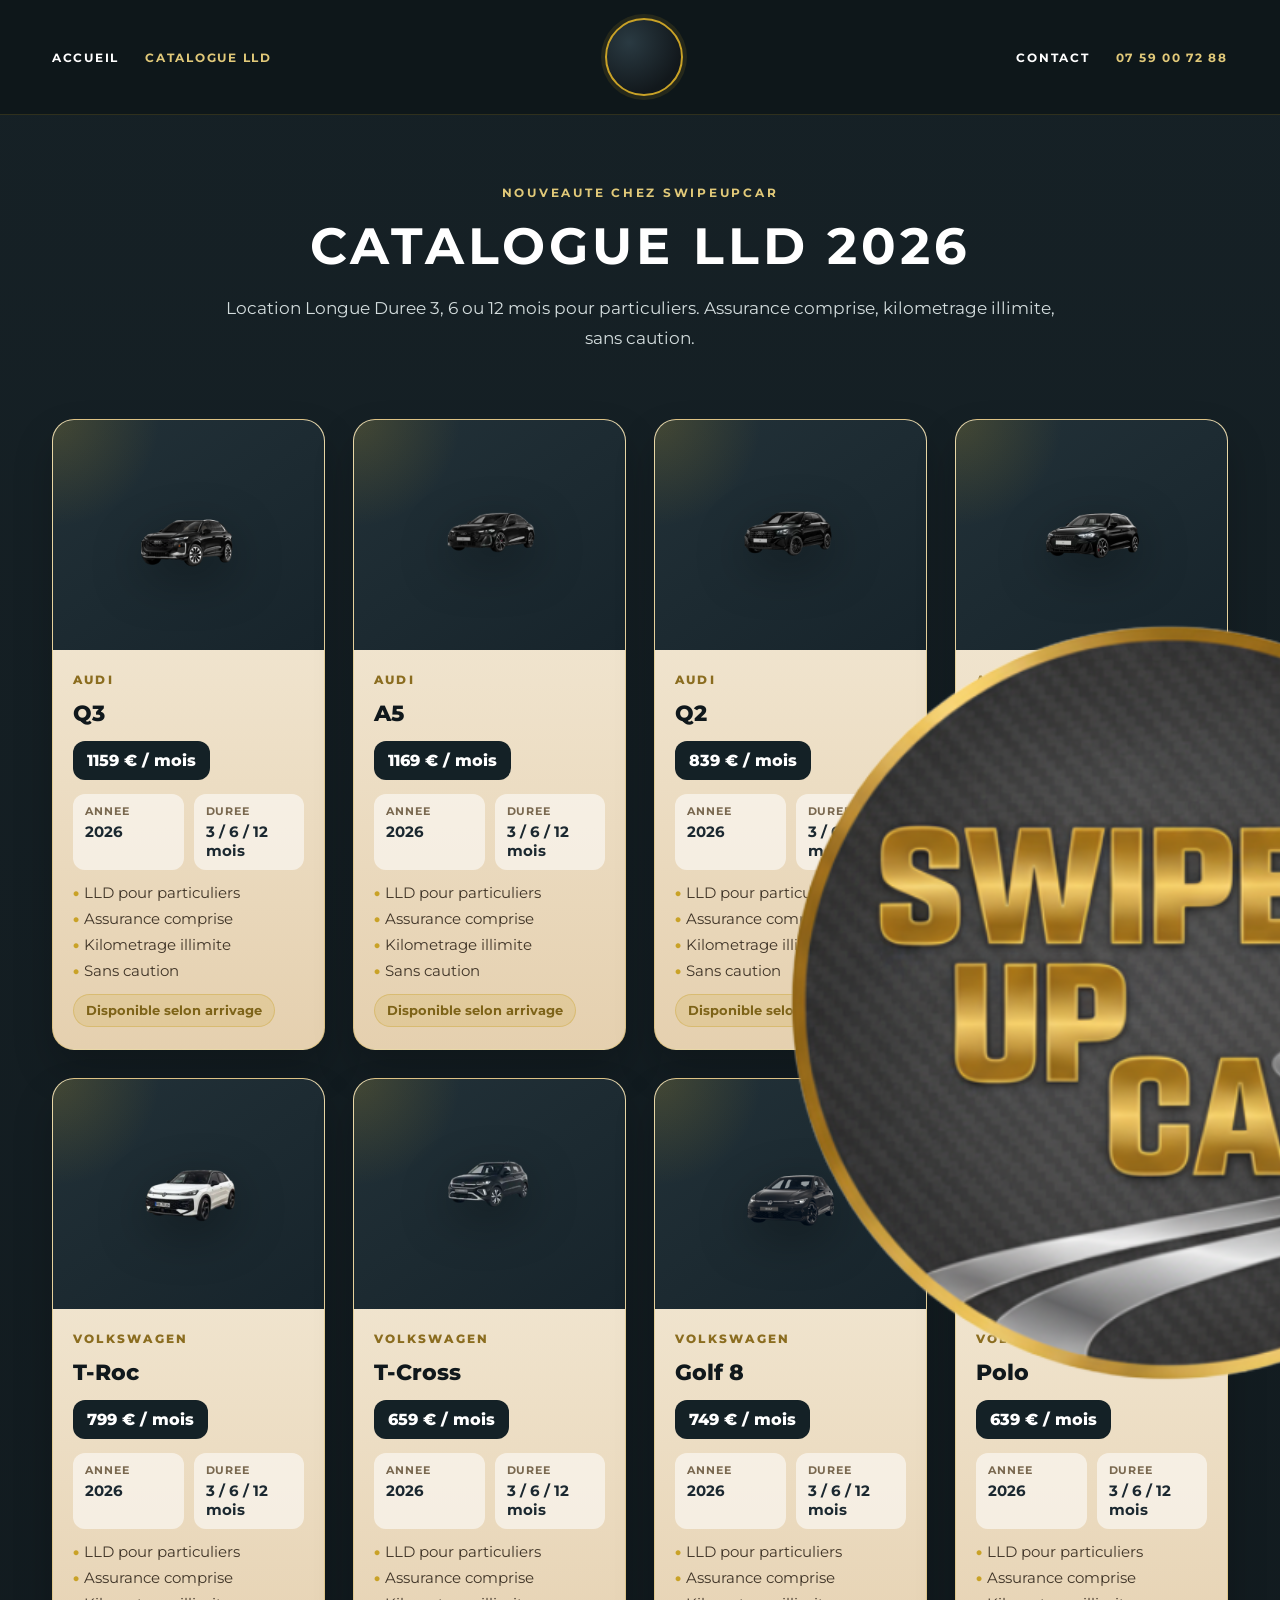
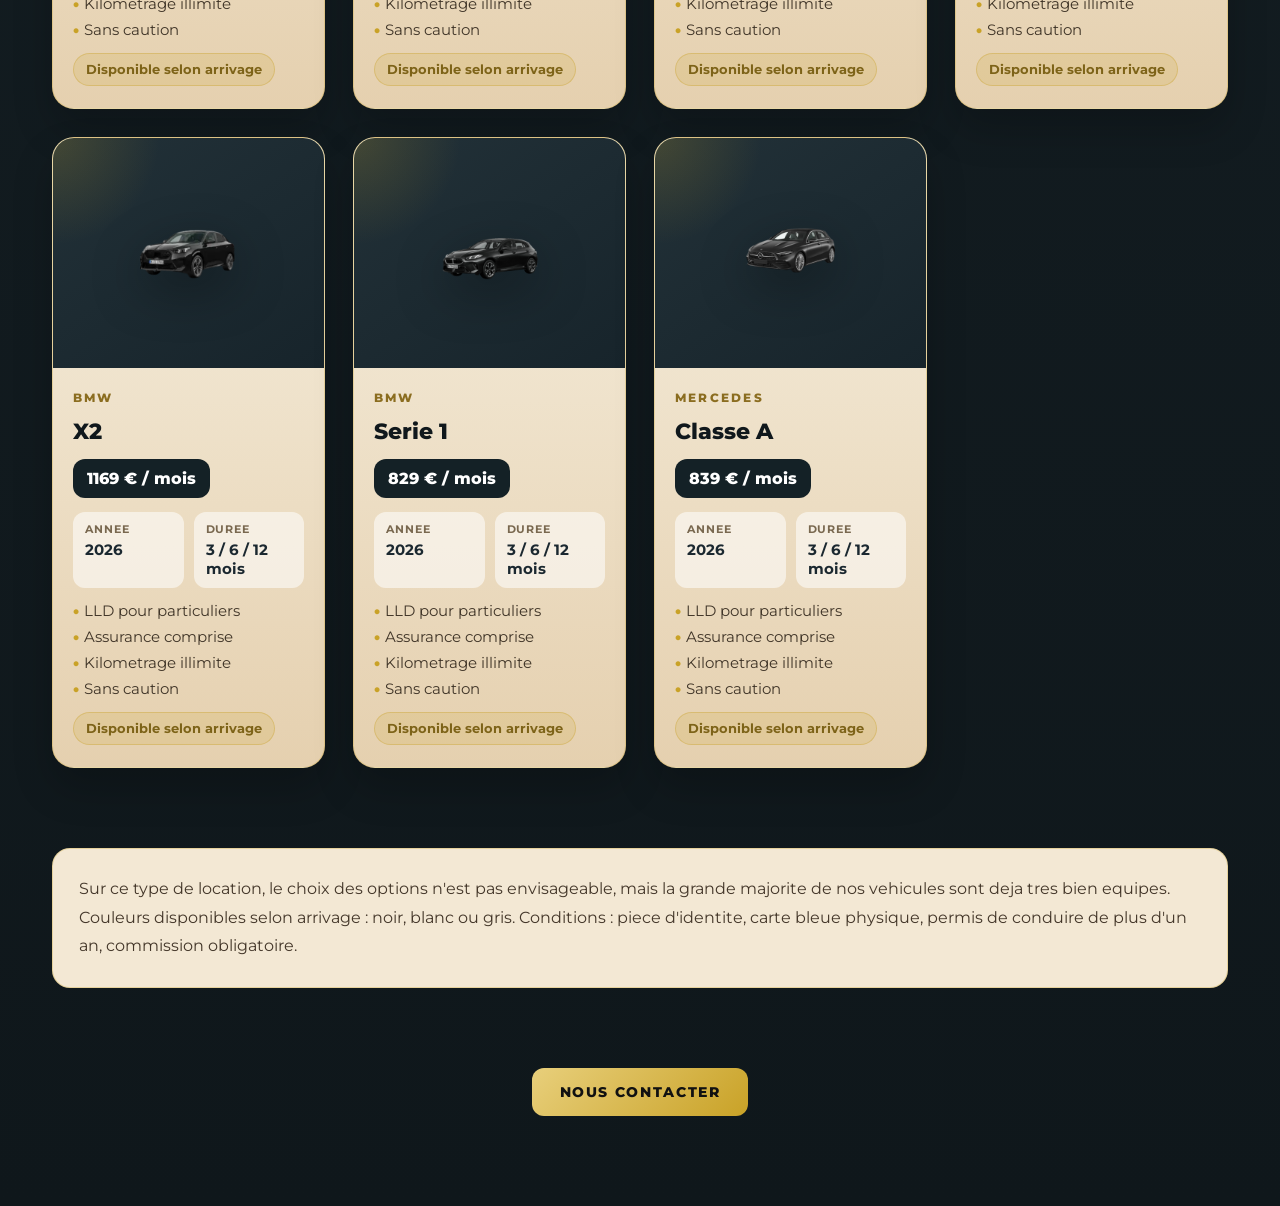
==== commit 8036556e: "catalogue.html" ====
--- a/catalogue.html
+++ b/catalogue.html
@@ -298,7 +298,9 @@
         <a href="catalogue.html" class="active">Catalogue LLD</a>
       </div>
 
-      <a href="index.html" class="logo">SWIPE<br>UP<br>CAR</a>
+      <a href="index.html" class="logo">
+  <img src="logo.png" alt="Logo SWIPEUPCAR">
+</a>
 
       <div class="nav-links">
         <a href="contact.html">Contact</a>
@@ -380,4 +382,4 @@
     <a href="contact.html">Nous contacter</a>
   </div>
 </body>
-</html>+</html>
